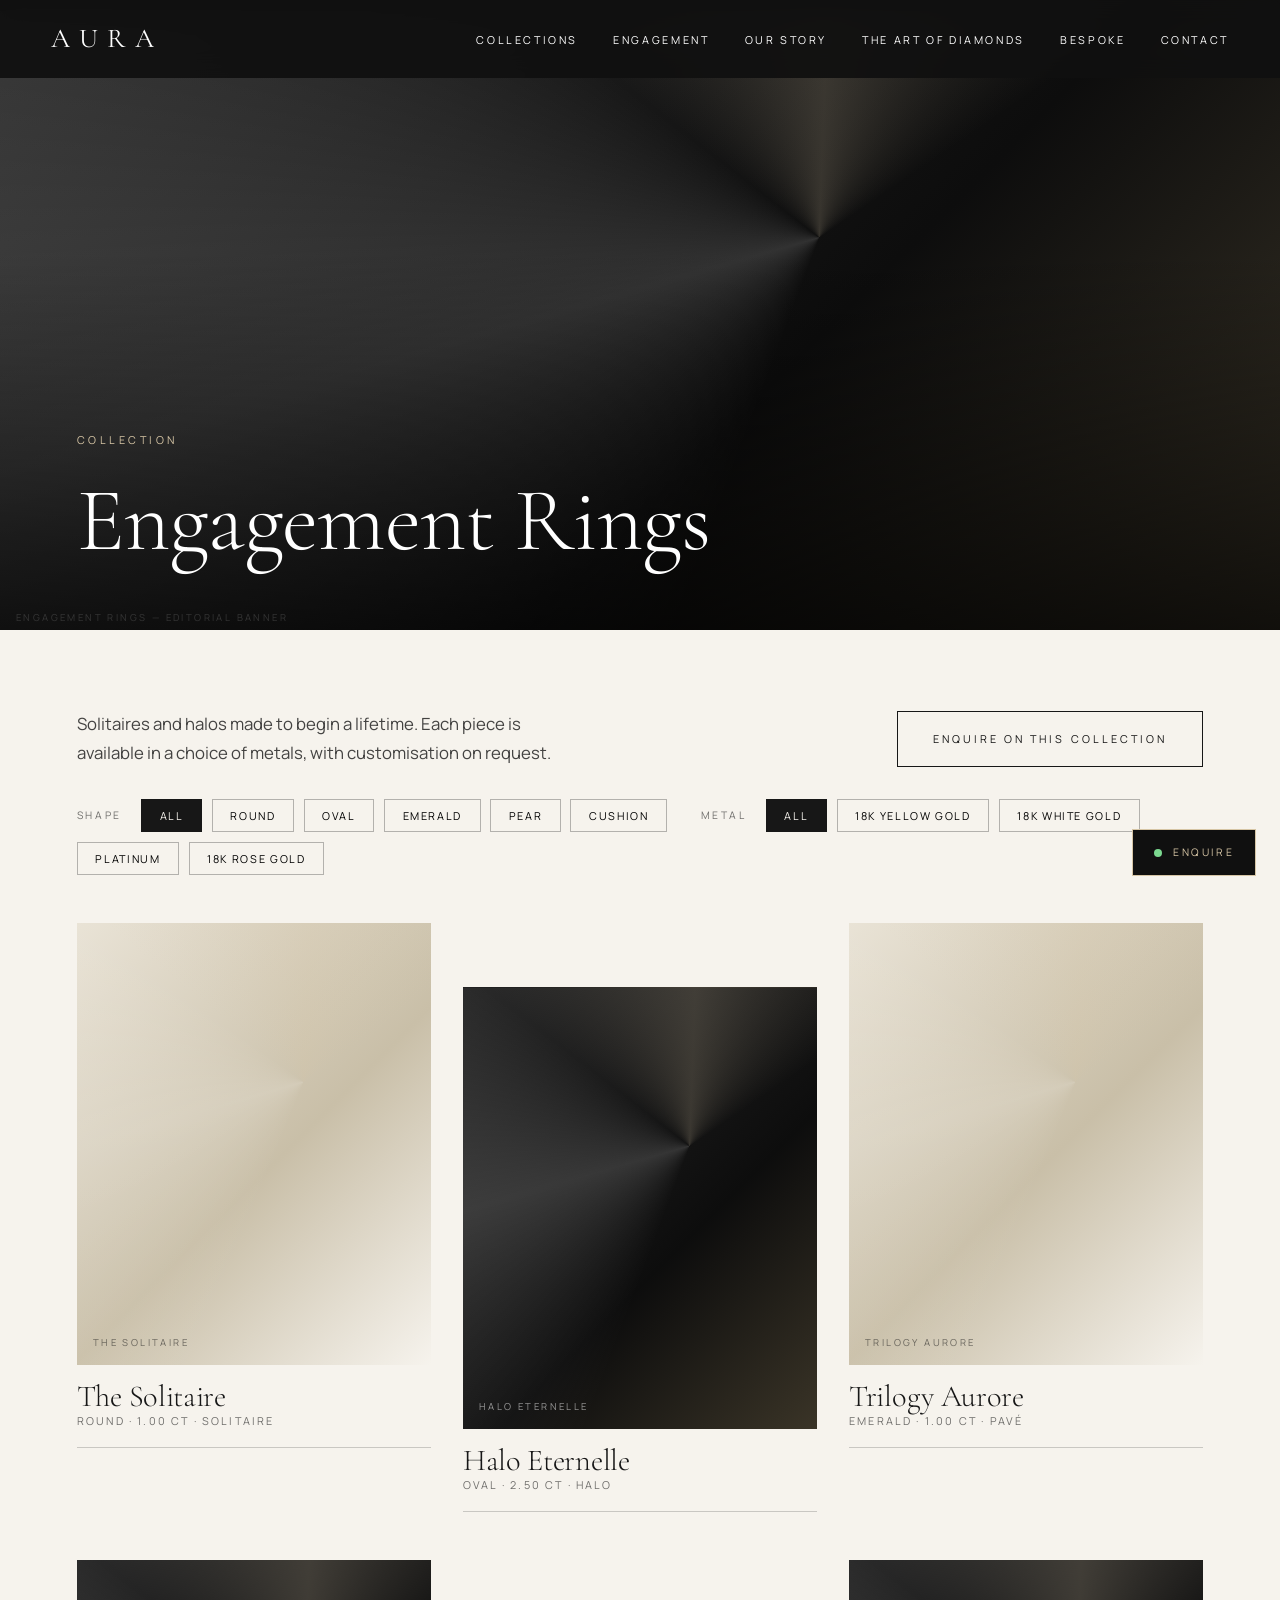
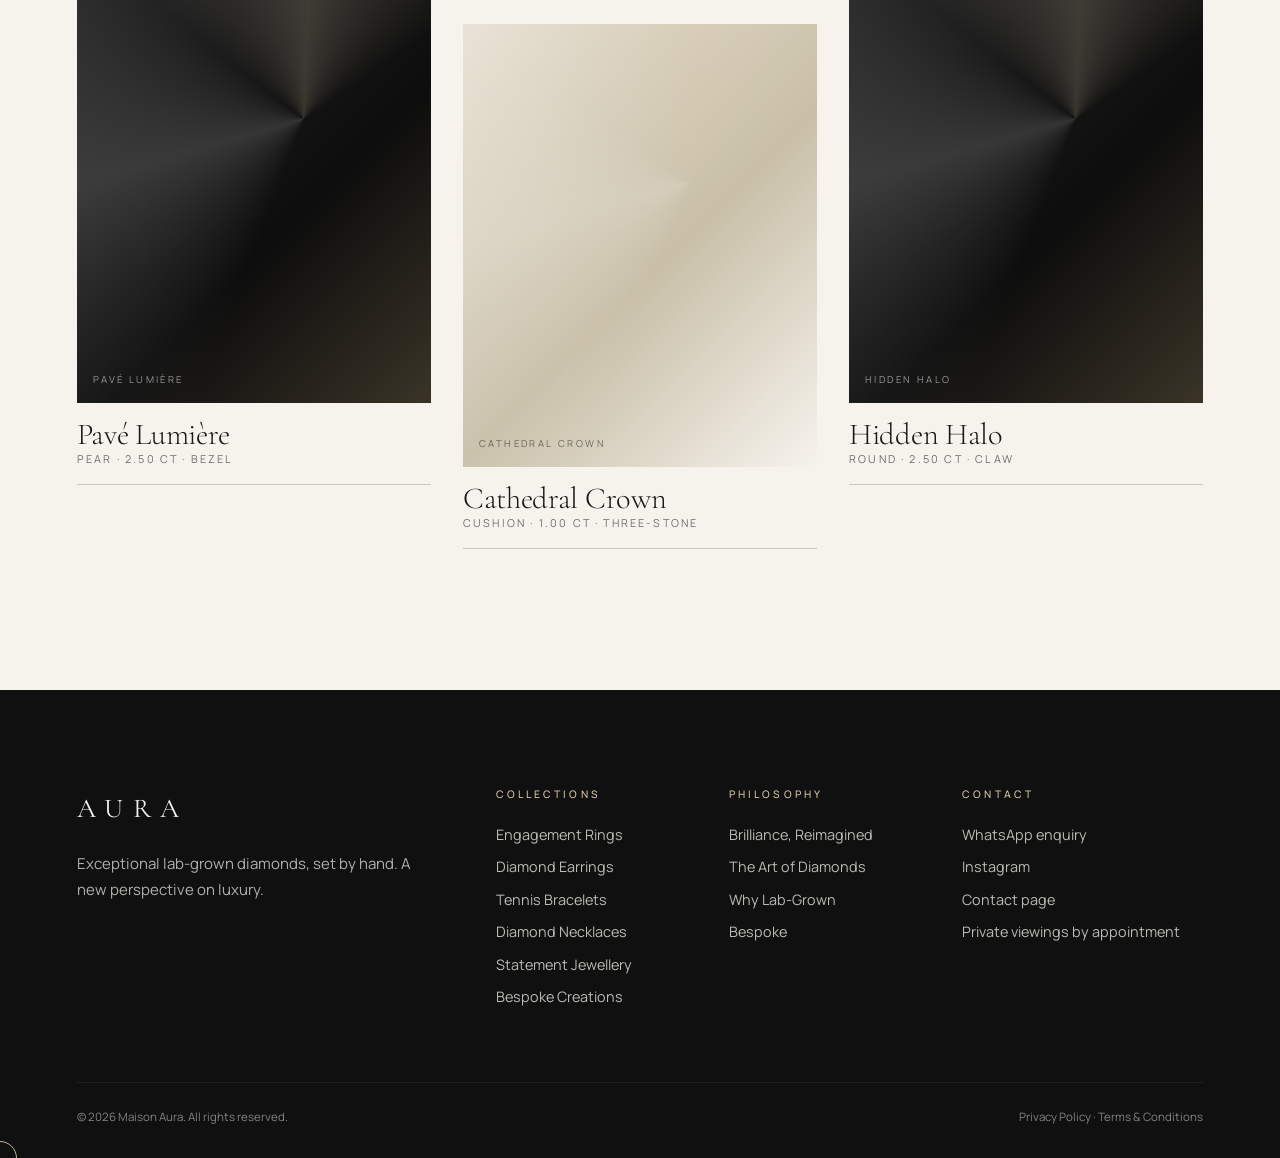
==== collection.html @ 68d170a7 "Rebuild: Maison Aura luxury lab-grown diamond site (WhatsApp enquiry)" ====
<!doctype html><html lang="en"><head><meta charset="utf-8"><meta name="viewport" content="width=device-width,initial-scale=1"><title>Collection — Maison Aura</title><meta name="description" content="Browse the collection and enquire on WhatsApp."><link rel="preconnect" href="https://fonts.googleapis.com"><link rel="preconnect" href="https://fonts.gstatic.com" crossorigin><link href="https://fonts.googleapis.com/css2?family=Cormorant+Garamond:ital,wght@0,300;0,400;1,300;1,400&family=Manrope:wght@300;400;500&display=swap" rel="stylesheet"><link rel="stylesheet" href="css/style.css"></head><body>
<main id="main"><section class="banner dark"><div class="ph par" id="bn" data-label="" data-img=""></div><div class="in wrap"><span class="eyebrow" id="eb"></span><h1 id="tt" style="font-size:clamp(3rem,7vw,6.5rem)"></h1></div></section>
<section class="light pad" style="padding-top:5rem"><div class="wrap"><div class="asym"><p class="lead" id="ds"></p><a class="btn" id="ce" href="#" style="justify-self:end">Enquire on this collection</a></div>
<div class="filters" id="fl"></div><div class="cat" id="ct"></div></div></section></main>
<script src="js/app.js"></script><script>
const c=COLLS.find(x=>x.s===new URLSearchParams(location.search).get("c"))||COLLS[0];document.title=c.n+" — Maison Aura";
$("#bn").dataset.label=c.n+" — editorial banner";$("#eb").textContent="Collection";$("#tt").innerHTML=c.n;$("#ds").textContent=c.d+" Each piece is available in a choice of metals, with customisation on request.";
$("#ce").href=wa(`Hello, I am interested in your ${c.n} collection. I would like to know more about available designs, pricing and customisation options.`);
const F={shape:"All",metal:"All"};const shapes=["All",...new Set(c.p.map(p=>p.shape))],metals=["All",...METALS];
function draw(){$("#fl").innerHTML=`<small>Shape</small>`+shapes.map(s=>`<button class="chip ${F.shape===s?"on":""}" data-k="shape" data-v="${s}">${s}</button>`).join("")+`<small style="margin-left:1.5rem">Metal</small>`+metals.map(s=>`<button class="chip ${F.metal===s?"on":""}" data-k="metal" data-v="${s}">${s}</button>`).join("");
const l=c.p.filter(p=>(F.shape==="All"||p.shape===F.shape)&&(F.metal==="All"||p.metals.includes(F.metal)));
$("#ct").innerHTML=l.length?l.map((p,i)=>`<a class="zoom" href="product.html?c=${c.s}&p=${p.id}"><div class="ph ${i%2?"":"l"}" data-label="${p.n}" data-img=""></div><div class="meta"><h3>${p.n}</h3><span>${p.shape} · ${p.carat} ct · ${p.set}</span></div></a>`).join(""):"<p>No pieces match — please enquire for a bespoke alternative.</p>";
$$(".chip").forEach(b=>b.onclick=()=>{F[b.dataset.k]=b.dataset.v;draw()});$$(".ph[data-img]").forEach(p=>{if(p.dataset.img)p.style.backgroundImage=`url(${p.dataset.img})`})}
draw();
</script></body></html>
---- css/style.css ----
:root{--ivory:#F6F3ED;--champ:#D6C5A5;--char:#171717;--black:#101010;--stone:#D8D3CB;--white:#fff;--serif:'Cormorant Garamond','Bodoni Moda',serif;--sans:'Manrope','Helvetica Neue',sans-serif;--ease:cubic-bezier(.2,.7,.1,1)}
*{box-sizing:border-box;margin:0;padding:0}html{scroll-behavior:smooth}
body{font-family:var(--sans);background:var(--ivory);color:var(--char);line-height:1.7;font-size:15px;-webkit-font-smoothing:antialiased;opacity:0;transition:opacity .6s}
body.on{opacity:1}body.out{opacity:0}
a{color:inherit;text-decoration:none}img{max-width:100%}
.skip{position:absolute;left:-999px}.skip:focus{left:10px;top:10px;background:#fff;padding:8px;z-index:99}
h1,h2,h3{font-family:var(--serif);font-weight:300;line-height:1.02;letter-spacing:-.01em}
h1{font-size:clamp(3rem,8.5vw,8.5rem)}h2{font-size:clamp(2.4rem,5.5vw,5.2rem)}h3{font-size:1.9rem}
em{font-style:italic;color:var(--champ)}.light em{color:#8c7648}
.eyebrow{font-size:.68rem;letter-spacing:.32em;text-transform:uppercase;display:block;margin-bottom:1.6rem;color:var(--champ)}
.light .eyebrow{color:#8c7648}
.wrap{padding:0 clamp(1.4rem,6vw,6rem)}section{position:relative}.pad{padding:clamp(5rem,11vw,10rem) 0}
.dark{background:var(--black);color:var(--ivory)}.light{background:var(--ivory)}.stone{background:var(--stone)}
p.lead{font-size:1.05rem;max-width:34rem;opacity:.8}
/* image placeholders */
.ph{position:relative;overflow:hidden;background:linear-gradient(135deg,#2a2a2a,#0d0d0d 60%,#3a3427);isolation:isolate}
.ph.l{background:linear-gradient(135deg,#e9e3d6,#c9bfa8 55%,#f6f3ed)}
.ph::before{content:"";position:absolute;inset:-20%;background:conic-gradient(from 200deg at 60% 40%,transparent,rgba(255,255,255,.14),transparent 30%,rgba(214,197,165,.2),transparent 60%);transition:transform 1.4s var(--ease);z-index:-1}
.ph::after{content:attr(data-label);position:absolute;left:1rem;bottom:.9rem;font-size:.6rem;letter-spacing:.25em;text-transform:uppercase;opacity:.55;color:#fff}
.ph.l::after{color:#171717}
.ph[style*=url]::after{display:none}.ph{background-size:cover;background-position:center}
.zoom:hover .ph::before,.zoom:hover .ph{transform:scale(1.04)}.ph{transition:transform 1.2s var(--ease)}
.zoom{overflow:hidden;display:block}
/* header */
header{position:fixed;inset:0 0 auto;z-index:50;display:flex;justify-content:space-between;align-items:center;padding:1.6rem clamp(1.4rem,4vw,4rem);color:#fff;transition:all .5s var(--ease)}
header.solid,header.always{background:rgba(16,16,16,.94);backdrop-filter:blur(12px);padding-block:1rem}
.logo{font-family:var(--serif);font-size:1.7rem;letter-spacing:.35em;text-transform:uppercase}
nav ul{display:flex;gap:2.2rem;list-style:none;align-items:center}
nav a,.nl{font-size:.68rem;letter-spacing:.24em;text-transform:uppercase;position:relative;padding:.4rem 0;background:none;border:0;color:inherit;cursor:pointer;font-family:var(--sans)}
nav a::after,.nl::after{content:"";position:absolute;left:0;bottom:0;height:1px;width:100%;background:var(--champ);transform:scaleX(0);transform-origin:left;transition:transform .5s var(--ease)}
nav a:hover::after,.nl:hover::after{transform:scaleX(1)}
.mega{position:fixed;left:0;right:0;top:0;background:var(--black);color:#fff;padding:7rem clamp(1.4rem,4vw,4rem) 3rem;display:grid;grid-template-columns:repeat(6,1fr);gap:1.2rem;opacity:0;visibility:hidden;transform:translateY(-12px);transition:all .5s var(--ease);z-index:-1}
.hasmega:hover .mega,.hasmega:focus-within .mega{opacity:1;visibility:visible;transform:none}
.mega a{text-transform:none;letter-spacing:.05em;font-family:var(--serif);font-size:1.15rem;display:block}.mega .ph{aspect-ratio:3/4;margin-bottom:.8rem}
.burger{display:none;background:none;border:0;color:inherit;font-size:.68rem;letter-spacing:.25em;text-transform:uppercase;cursor:pointer}
.drawer{position:fixed;inset:0;background:var(--black);color:#fff;z-index:60;display:flex;flex-direction:column;justify-content:center;padding:2rem;gap:.4rem;transform:translateY(-100%);transition:transform .7s var(--ease)}
.drawer.open{transform:none}.drawer a{font-family:var(--serif);font-size:2.4rem;font-weight:300}.drawer .x{position:absolute;top:1.6rem;right:1.6rem;background:none;border:0;color:#fff;font-size:.7rem;letter-spacing:.25em;text-transform:uppercase}
/* buttons */
.btn{display:inline-block;font-size:.68rem;letter-spacing:.28em;text-transform:uppercase;padding:1.1rem 2.2rem;border:1px solid currentColor;transition:all .5s var(--ease);cursor:pointer;background:none;color:inherit;font-family:var(--sans)}
.btn:hover{background:var(--champ);border-color:var(--champ);color:var(--black)}.btn.fill{background:var(--champ);border-color:var(--champ);color:var(--black)}.btn.fill:hover{background:#fff;border-color:#fff}
.arrow{font-size:.68rem;letter-spacing:.28em;text-transform:uppercase;border-bottom:1px solid var(--champ);padding-bottom:.3rem}
/* hero */
.hero{height:100vh;min-height:620px;color:#fff;display:flex;align-items:flex-end;overflow:hidden}
.hero .ph{position:absolute;inset:-8% 0;height:116%}.hero::after{content:"";position:absolute;inset:0;background:linear-gradient(to top,rgba(0,0,0,.65),transparent 55%)}
.hero .in{position:relative;z-index:2;padding-bottom:7rem;width:100%}
.hero h1 span{display:block;overflow:hidden}.hero h1 span i{display:block;font-style:normal;transform:translateY(110%);animation:up 1.4s var(--ease) forwards}
.hero h1 span:nth-child(2) i{animation-delay:.15s}.hero h1 span:nth-child(3) i{animation-delay:.3s}
@keyframes up{to{transform:none}}
.hero .sub{max-width:28rem;margin:2rem 0;opacity:0;animation:fade 1.2s .9s forwards}.hero .ctas{display:flex;gap:1.2rem;flex-wrap:wrap;opacity:0;animation:fade 1.2s 1.1s forwards}
@keyframes fade{to{opacity:1}}
.scroll{position:absolute;right:clamp(1.4rem,4vw,4rem);bottom:3rem;z-index:2;width:1px;height:70px;background:rgba(255,255,255,.3);overflow:hidden}.scroll::after{content:"";position:absolute;top:-100%;width:1px;height:100%;background:#fff;animation:sc 2.2s infinite}
@keyframes sc{to{top:100%}}
/* layouts */
.split{display:grid;grid-template-columns:1fr 1fr;gap:clamp(2rem,7vw,7rem);align-items:center}
.asym{display:grid;grid-template-columns:5fr 6fr;gap:5vw;align-items:end}
.coll{display:grid;grid-template-columns:repeat(12,1fr);gap:clamp(1rem,2vw,2rem);align-items:start}
.coll a{display:block}.coll .cap{padding-top:1rem;display:flex;justify-content:space-between;gap:1rem;align-items:baseline}
.coll .cap p{font-size:.82rem;opacity:.65;max-width:20rem}
.c1{grid-column:1/8}.c1 .ph{aspect-ratio:4/3}.c2{grid-column:9/13;margin-top:8rem}.c2 .ph{aspect-ratio:3/4}
.c3{grid-column:2/6}.c3 .ph{aspect-ratio:1}.c4{grid-column:7/13;margin-top:-4rem}.c4 .ph{aspect-ratio:16/10}
.c5{grid-column:1/6}.c5 .ph{aspect-ratio:3/4}.c6{grid-column:7/13;margin-top:6rem}.c6 .ph{aspect-ratio:5/4}
.big{font-family:var(--serif);font-size:clamp(5rem,16vw,15rem);font-weight:300;opacity:.08;line-height:.8;position:absolute;right:2vw;top:2rem;pointer-events:none}
.facets{display:grid;grid-template-columns:repeat(4,1fr);gap:1rem;margin-top:4rem}.facets .ph:nth-child(1){aspect-ratio:3/5}.facets .ph:nth-child(2){aspect-ratio:1;margin-top:4rem}.facets .ph:nth-child(3){aspect-ratio:3/5;margin-top:2rem}.facets .ph:nth-child(4){aspect-ratio:1;margin-top:6rem}
.pts{list-style:none;margin-top:3rem}.pts li{display:grid;grid-template-columns:4rem 1fr;padding:1.6rem 0;border-top:1px solid rgba(23,23,23,.2)}.pts b{font-family:var(--serif);font-size:1.5rem;font-weight:300;color:#8c7648}.pts h3{font-size:1.5rem;margin-bottom:.3rem}.pts p{opacity:.75;max-width:34rem}
.full{height:90vh;min-height:520px;color:#fff;display:flex;align-items:center}.full .ph{position:absolute;inset:-10% 0;height:120%}.full::after{content:"";position:absolute;inset:0;background:rgba(0,0,0,.45)}.full .in{position:relative;z-index:2;max-width:48rem}
.stats{display:flex;gap:4rem;margin-top:3rem;flex-wrap:wrap}.stats b{display:block;font-family:var(--serif);font-size:3.2rem;font-weight:300;color:var(--champ)}.stats span{font-size:.68rem;letter-spacing:.2em;text-transform:uppercase;opacity:.7}
/* catalogue */
.banner{height:70vh;min-height:460px;color:#fff;display:flex;align-items:flex-end}.banner .ph{position:absolute;inset:0}.banner::after{content:"";position:absolute;inset:0;background:linear-gradient(to top,rgba(0,0,0,.7),transparent 60%)}.banner .in{position:relative;z-index:2;padding-bottom:4rem}
.filters{display:flex;gap:.6rem;flex-wrap:wrap;margin:2rem 0 3rem;align-items:center}.filters small{font-size:.65rem;letter-spacing:.25em;text-transform:uppercase;margin-right:.6rem;opacity:.6}
.chip{border:1px solid rgba(23,23,23,.3);background:none;padding:.5rem 1.1rem;font-size:.68rem;letter-spacing:.15em;text-transform:uppercase;cursor:pointer;font-family:var(--sans);transition:.3s}.chip.on,.chip:hover{background:var(--char);color:var(--ivory)}
.cat{display:grid;grid-template-columns:repeat(3,1fr);gap:3rem 2rem}.cat a:nth-child(3n+2){margin-top:4rem}.cat .ph{aspect-ratio:4/5}.cat .meta{padding-top:1rem;border-bottom:1px solid rgba(23,23,23,.2);padding-bottom:1rem}.cat .meta span{font-size:.68rem;letter-spacing:.2em;text-transform:uppercase;opacity:.6;display:block}
.pd{display:grid;grid-template-columns:7fr 5fr;gap:4rem;padding-top:8rem}.gal{display:grid;grid-template-columns:1fr 1fr;gap:1rem}.gal .ph:first-child{grid-column:1/3;aspect-ratio:1}.gal .ph{aspect-ratio:1}
.info{position:sticky;top:6rem;align-self:start}.info h1{font-size:clamp(2.4rem,4vw,4rem);margin-bottom:1rem}.spec{margin:2rem 0;border-top:1px solid rgba(23,23,23,.2)}.spec div{display:flex;justify-content:space-between;padding:.8rem 0;border-bottom:1px solid rgba(23,23,23,.2);font-size:.85rem}.spec span{opacity:.6;text-transform:uppercase;letter-spacing:.15em;font-size:.68rem}
.opts{margin:1.2rem 0}.opts small{display:block;font-size:.65rem;letter-spacing:.25em;text-transform:uppercase;margin-bottom:.5rem;opacity:.6}.opts .chip{margin:0 .4rem .4rem 0}
.info .btn{display:block;text-align:center;margin-top:.8rem}.info .btn.fill{background:var(--char);color:var(--ivory);border-color:var(--char)}.info .btn.fill:hover{background:#8c7648;border-color:#8c7648}
form label{display:block;font-size:.65rem;letter-spacing:.25em;text-transform:uppercase;margin:1.4rem 0 .4rem;opacity:.7}form input,form select,form textarea{width:100%;background:none;border:0;border-bottom:1px solid currentColor;padding:.7rem 0;font:inherit;color:inherit;outline:none}form select option{color:#000}
/* footer */
footer{background:var(--black);color:var(--ivory);padding:6rem 0 2rem}footer .grid{display:grid;grid-template-columns:2fr 1fr 1fr 1.3fr;gap:3rem}footer h4{font-size:.65rem;letter-spacing:.3em;text-transform:uppercase;color:var(--champ);margin-bottom:1.2rem;font-weight:500}footer li{list-style:none;margin-bottom:.5rem;opacity:.75;font-size:.9rem}footer li a:hover{color:var(--champ)}.legal{margin-top:4rem;padding-top:1.5rem;border-top:1px solid rgba(255,255,255,.12);font-size:.72rem;opacity:.5;display:flex;justify-content:space-between;flex-wrap:wrap;gap:1rem}
.wa{position:fixed;right:1.5rem;bottom:1.5rem;z-index:40;display:flex;align-items:center;gap:.7rem;background:var(--black);color:var(--champ);border:1px solid var(--champ);padding:.85rem 1.3rem;font-size:.65rem;letter-spacing:.25em;text-transform:uppercase;transition:.4s var(--ease)}.wa:hover{background:var(--champ);color:var(--black)}.wa i{width:8px;height:8px;border-radius:50%;background:#7bd88f;animation:pulse 2s infinite}
@keyframes pulse{50%{opacity:.3}}
.cur{position:fixed;width:34px;height:34px;border:1px solid var(--champ);border-radius:50%;pointer-events:none;z-index:99;transform:translate(-50%,-50%);transition:width .3s,height .3s,background .3s;mix-blend-mode:difference}.cur.h{width:70px;height:70px;background:rgba(214,197,165,.2)}
.rv{opacity:0;transform:translateY(40px);transition:opacity 1.2s var(--ease),transform 1.2s var(--ease)}.rv.in{opacity:1;transform:none}
:focus-visible{outline:2px solid var(--champ);outline-offset:3px}
@media(max-width:900px){nav ul{display:none}.burger{display:block}.split,.asym,.pd,footer .grid{grid-template-columns:1fr}.coll>*{grid-column:1/-1!important;margin-top:1rem!important}.cat{grid-template-columns:1fr 1fr}.cat a{margin-top:0!important}.facets{grid-template-columns:1fr 1fr}.info{position:static}.pd{gap:2rem}.cur{display:none}.wa span{display:none}}
@media(max-width:520px){.cat{grid-template-columns:1fr}}
@media(prefers-reduced-motion:reduce){*{animation:none!important;transition:none!important}.rv{opacity:1;transform:none}.hero h1 span i{transform:none}.hero .sub,.hero .ctas{opacity:1}}
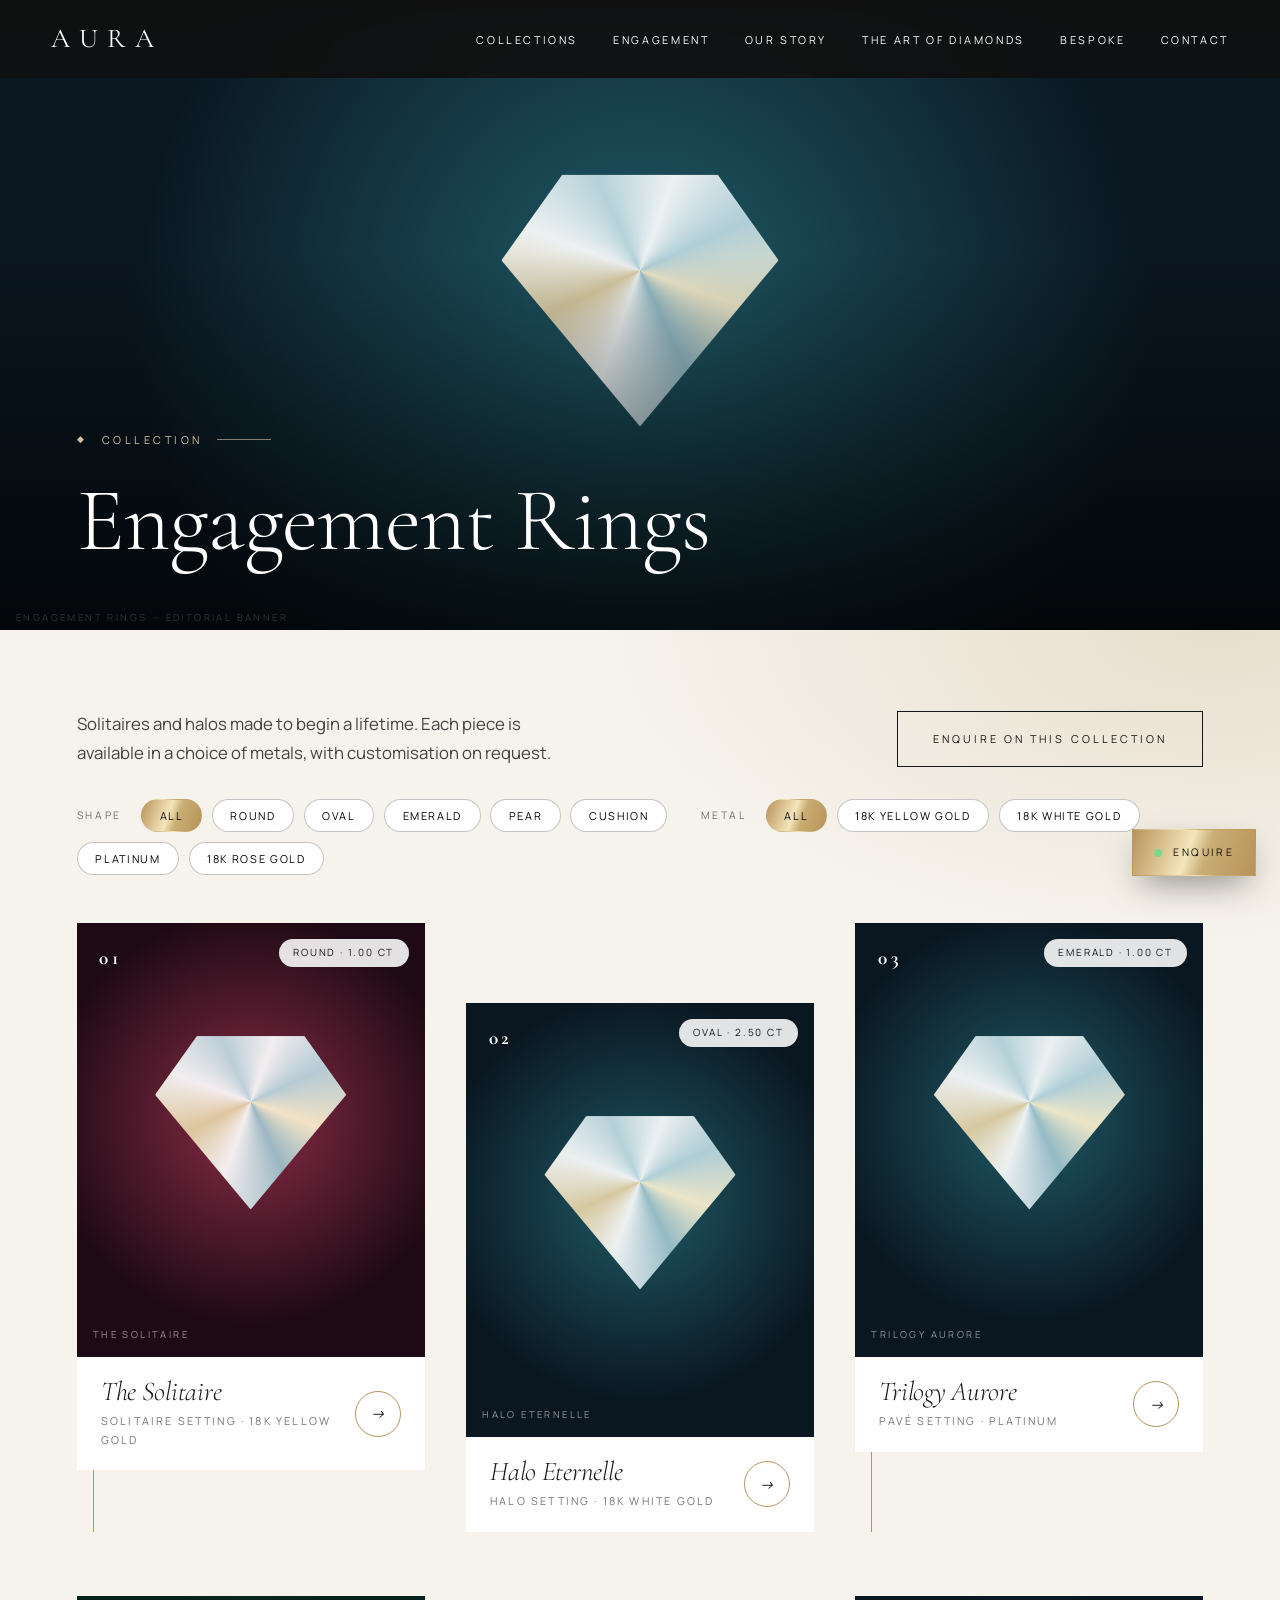
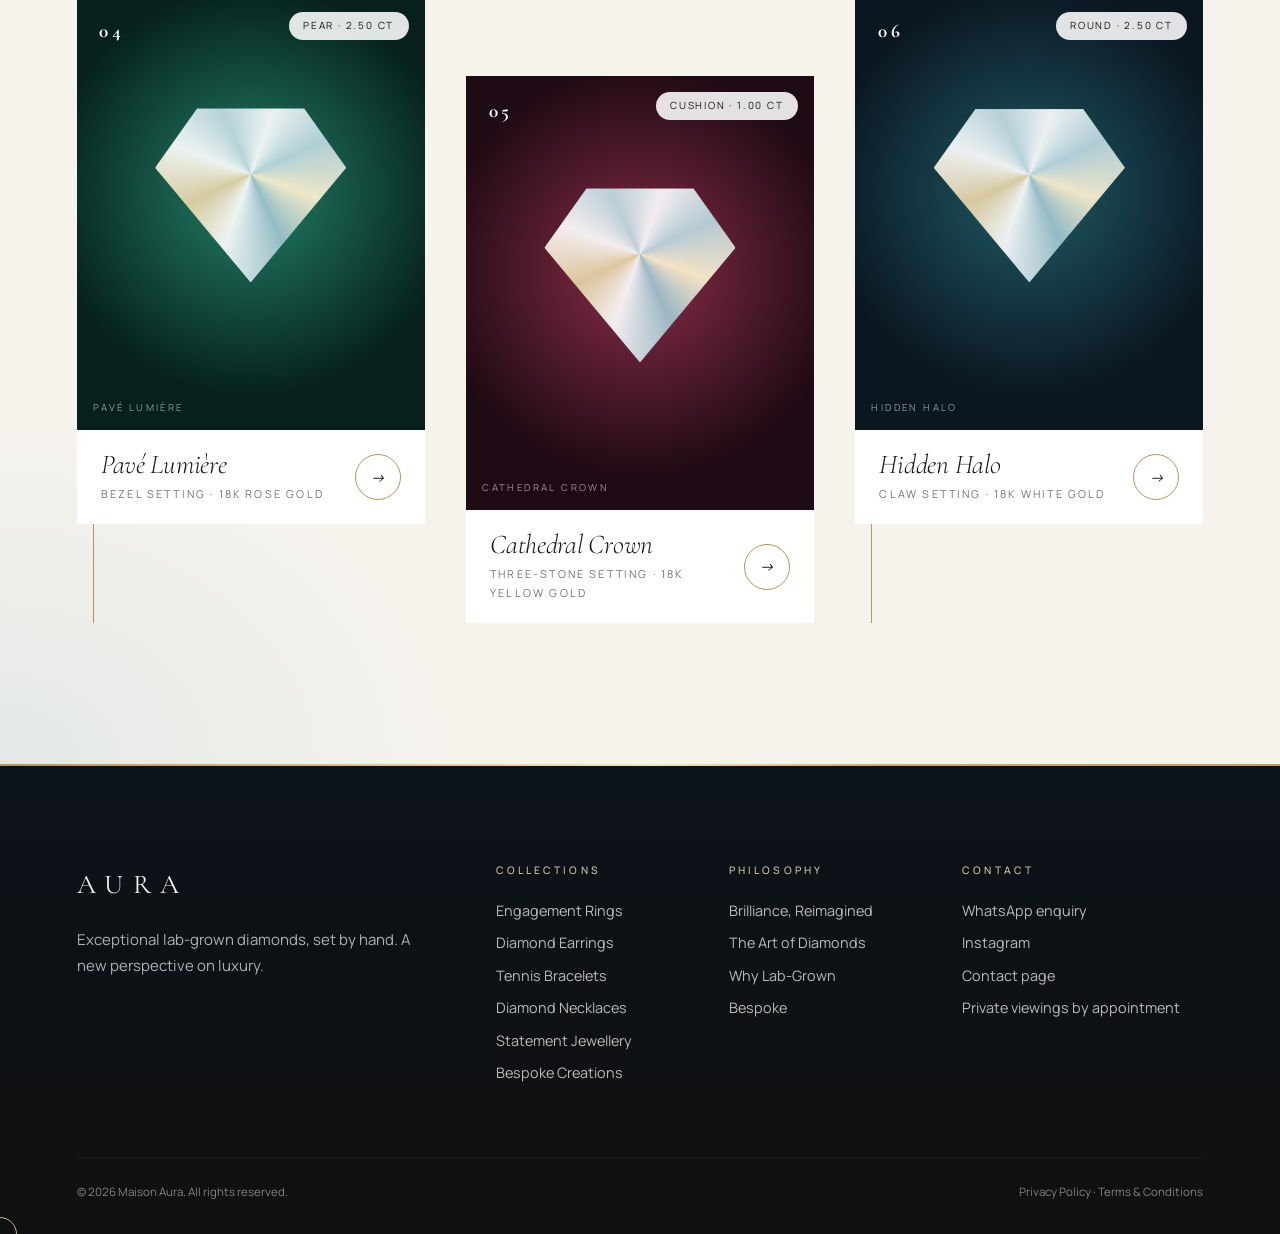
==== commit e93dddec: "Vivid redesign: gem artwork, rich palettes, overlay tiles, framed product cards, shimmer headlines, " ====
--- a/collection.html
+++ b/collection.html
@@ -4,12 +4,12 @@
 <div class="filters" id="fl"></div><div class="cat" id="ct"></div></div></section></main>
 <script src="js/app.js"></script><script>
 const c=COLLS.find(x=>x.s===new URLSearchParams(location.search).get("c"))||COLLS[0];document.title=c.n+" — Maison Aura";
-$("#bn").dataset.label=c.n+" — editorial banner";$("#eb").textContent="Collection";$("#tt").innerHTML=c.n;$("#ds").textContent=c.d+" Each piece is available in a choice of metals, with customisation on request.";
+$("#bn").classList.add("t"+[0,1,4,5,0,1][COLLS.indexOf(c)]);$("#bn").dataset.label=c.n+" — editorial banner";$("#eb").textContent="Collection";$("#tt").innerHTML=c.n;$("#ds").textContent=c.d+" Each piece is available in a choice of metals, with customisation on request.";
 $("#ce").href=wa(`Hello, I am interested in your ${c.n} collection. I would like to know more about available designs, pricing and customisation options.`);
 const F={shape:"All",metal:"All"};const shapes=["All",...new Set(c.p.map(p=>p.shape))],metals=["All",...METALS];
 function draw(){$("#fl").innerHTML=`<small>Shape</small>`+shapes.map(s=>`<button class="chip ${F.shape===s?"on":""}" data-k="shape" data-v="${s}">${s}</button>`).join("")+`<small style="margin-left:1.5rem">Metal</small>`+metals.map(s=>`<button class="chip ${F.metal===s?"on":""}" data-k="metal" data-v="${s}">${s}</button>`).join("");
 const l=c.p.filter(p=>(F.shape==="All"||p.shape===F.shape)&&(F.metal==="All"||p.metals.includes(F.metal)));
-$("#ct").innerHTML=l.length?l.map((p,i)=>`<a class="zoom" href="product.html?c=${c.s}&p=${p.id}"><div class="ph ${i%2?"":"l"}" data-label="${p.n}" data-img=""></div><div class="meta"><h3>${p.n}</h3><span>${p.shape} · ${p.carat} ct · ${p.set}</span></div></a>`).join(""):"<p>No pieces match — please enquire for a bespoke alternative.</p>";
-$$(".chip").forEach(b=>b.onclick=()=>{F[b.dataset.k]=b.dataset.v;draw()});$$(".ph[data-img]").forEach(p=>{if(p.dataset.img)p.style.backgroundImage=`url(${p.dataset.img})`})}
+$("#ct").innerHTML=l.length?l.map((p,i)=>`<a class="zoom pcw" href="product.html?c=${c.s}&p=${p.id}"><div class="ph"${i%3==1?' ':''} data-label="${p.n}" data-img=""><b class="no">0${i+1}</b><span class="tag">${p.shape} · ${p.carat} ct</span></div><div class="meta"><h3>${p.n}</h3><span>${p.set} setting · ${p.metals[0]}</span><i class="go" aria-hidden="true">→</i></div></a>`).join(""):"<p>No pieces match — please enquire for a bespoke alternative.</p>";
+$$(".chip").forEach(b=>b.onclick=()=>{F[b.dataset.k]=b.dataset.v;draw()});$$(".ph[data-img]").forEach(p=>{if(p.dataset.img)p.style.backgroundImage=`url(${p.dataset.img})`});tint()}
 draw();
 </script></body></html>
--- a/css/style.css
+++ b/css/style.css
@@ -84,3 +84,57 @@
 @media(max-width:900px){nav ul{display:none}.burger{display:block}.split,.asym,.pd,footer .grid{grid-template-columns:1fr}.coll>*{grid-column:1/-1!important;margin-top:1rem!important}.cat{grid-template-columns:1fr 1fr}.cat a{margin-top:0!important}.facets{grid-template-columns:1fr 1fr}.info{position:static}.pd{gap:2rem}.cur{display:none}.wa span{display:none}}
 @media(max-width:520px){.cat{grid-template-columns:1fr}}
 @media(prefers-reduced-motion:reduce){*{animation:none!important;transition:none!important}.rv{opacity:1;transform:none}.hero h1 span i{transform:none}.hero .sub,.hero .ctas{opacity:1}}
+
+/* ===== v2 — vivid luxury layer ===== */
+:root{--gold:#B8935A;--ice:#BFD4DA;--wine:#2a0f1a;--navy:#0b1219;--goldg:linear-gradient(110deg,#b8935a,#f4e5bb 45%,#c9ad72 60%,#b8935a)}
+body{background:#F6F3ED}
+.light{background:radial-gradient(55rem 28rem at 95% 0,rgba(214,197,165,.45),transparent 70%),radial-gradient(40rem 30rem at 0 100%,rgba(191,212,218,.35),transparent 70%),var(--ivory)}
+.stone{background:linear-gradient(160deg,#efe3c8,#d6c5a5 50%,#eadfc6)}
+#art{background:radial-gradient(48rem 30rem at 10% 15%,rgba(46,120,132,.5),transparent 70%),radial-gradient(40rem 30rem at 95% 90%,rgba(214,197,165,.22),transparent 70%),var(--navy)}
+#bespoke{background:radial-gradient(45rem 32rem at 90% 10%,rgba(160,45,75,.55),transparent 70%),radial-gradient(35rem 25rem at 0 100%,rgba(214,197,165,.18),transparent 70%),#1a0a10}
+footer{background:linear-gradient(#0b1219,#101010);border-top:2px solid transparent;border-image:var(--goldg) 1}
+h1 em,h2 em{background:var(--goldg);background-size:220% 100%;-webkit-background-clip:text;background-clip:text;color:transparent;animation:shine 7s linear infinite;padding-right:.08em}
+@keyframes shine{to{background-position:-220% 0}}
+.eyebrow{display:flex;align-items:center;gap:.9rem;color:var(--gold)}.dark .eyebrow,.hero .eyebrow,.banner .eyebrow,.full .eyebrow{color:var(--champ)}
+.eyebrow::before{content:"◆";font-size:.55rem}.eyebrow::after{content:"";width:3.4rem;height:1px;background:currentColor;opacity:.6}
+.big{opacity:1;color:transparent;-webkit-text-stroke:1px rgba(214,197,165,.28)}
+/* gem placeholders */
+.ph{background:radial-gradient(circle at 50% 45%,var(--g2,#1d4a55),var(--g1,#0d1b24) 70%);animation:none}
+.ph::before{content:"";position:absolute;inset:auto;left:50%;top:46%;height:40%;aspect-ratio:1.1;width:auto;transform:translate(-50%,-50%);clip-path:polygon(22% 0,78% 0,100% 34%,50% 100%,0 34%);background:conic-gradient(from 20deg at 50% 38%,#fff,#bcd9e2,#fff3d2,#9ec4cf,#fff,#e6d3a6,#fff,#c3dde5,#fff);opacity:.92;z-index:-1;animation:glint 5s ease-in-out infinite;transition:transform 1.2s var(--ease)}
+.ph[style*=url]::before{display:none}
+@keyframes glint{50%{filter:brightness(1.3) saturate(1.3)}}
+.zoom:hover .ph::before{transform:translate(-50%,-50%) scale(1.14) rotate(5deg)}.zoom:hover .ph{transform:none}
+.t0{--g1:#0a1620;--g2:#1f5a66}.t1{--g1:#1e0a14;--g2:#8a2c47}.t2{--g1:#cdb27a;--g2:#f6ead0}.t3{--g1:#8fb3bf;--g2:#eaf3f5}.t4{--g1:#06201b;--g2:#238068}.t5{--g1:#2c1808;--g2:#d09a4a}
+.t2::after,.t3::after{color:#171717}.t2::before,.t3::before{opacity:1;background:conic-gradient(from 20deg at 50% 38%,#fff,#8fb3bf,#fff7dc,#6f99a6,#fff,#d6c5a5,#fff)}
+/* buttons */
+.btn{position:relative;overflow:hidden}.btn.fill,.btn.ink:hover{background:var(--goldg);background-size:220% 100%;border-color:transparent;color:#101010;box-shadow:0 14px 34px -14px rgba(184,147,90,.8)}
+.btn.fill:hover{background-position:100% 0;transform:translateY(-3px);background-color:transparent}
+.btn.ink{background:#171717;color:#F6F3ED;border-color:#171717}.btn.ink:hover{transform:translateY(-3px)}
+.btn:not(.fill):not(.ink):hover{background:var(--champ);color:#101010}
+.info .btn.fill{background:var(--goldg);background-size:220% 100%;color:#101010;border-color:transparent}.info .btn.fill:hover{background-position:100% 0}
+.chip{border-radius:99px;border-color:rgba(23,23,23,.25);background:#fff}.chip.on,.chip:hover{background:var(--goldg);color:#101010;border-color:transparent}
+/* marquee */
+.mq{background:#101010;color:var(--champ);overflow:hidden;white-space:nowrap;padding:1.2rem 0;border-block:1px solid rgba(214,197,165,.35)}.mq div{display:inline-block;animation:mq 38s linear infinite}.mq span{font-family:var(--serif);font-size:1.7rem;font-style:italic;margin:0 1.6rem}.mq b{color:var(--gold);font-size:.7rem}
+@keyframes mq{to{transform:translateX(-50%)}}
+.sp{position:absolute;color:#fff;pointer-events:none;z-index:2;animation:tw 3.5s ease-in-out infinite;opacity:0}@keyframes tw{50%{opacity:.95;transform:scale(1.6) rotate(45deg)}}
+/* home collection tiles */
+.ct{position:relative;display:block}.ct .ph{box-shadow:0 30px 60px -30px rgba(0,0,0,.5)}.ct .ph::after{display:none}
+.no{position:absolute;top:1.2rem;left:1.4rem;font-family:var(--serif);font-size:1.2rem;letter-spacing:.2em;color:#fff;z-index:2}
+.ov{position:absolute;inset:auto 0 0 0;padding:4rem 1.6rem 1.6rem;background:linear-gradient(to top,rgba(0,0,0,.8),transparent);color:#fff;z-index:2;transition:padding .6s var(--ease)}
+.ov h3{font-size:clamp(2rem,3.6vw,3.4rem);font-style:italic}.ov p{font-size:.85rem;opacity:.85;max-width:20rem}.ct:hover .ov{padding-bottom:2.4rem}
+.orb{position:absolute;top:1.1rem;right:1.1rem;z-index:3;width:92px;height:92px;border-radius:50%;background:var(--goldg);color:#101010;display:grid;place-items:center;font-size:.58rem;letter-spacing:.2em;text-transform:uppercase;transform:scale(.4) rotate(-40deg);opacity:0;transition:all .7s var(--ease)}.ct:hover .orb{transform:none;opacity:1}
+/* catalogue cards */
+.cat{gap:4rem 2.6rem}.pcw{position:relative;display:block}.pcw::before{content:"";position:absolute;inset:16px -16px -16px 16px;border:1px solid var(--gold);transition:inset .6s var(--ease);z-index:0}.pcw:hover::before{inset:0}
+.pcw .ph{aspect-ratio:4/5;position:relative;z-index:1}.pcw:hover .ph{box-shadow:0 30px 50px -25px rgba(0,0,0,.5)}
+.tag{position:absolute;right:1rem;top:1rem;z-index:2;background:rgba(255,255,255,.88);color:#171717;backdrop-filter:blur(6px);border-radius:99px;padding:.35rem .9rem;font-size:.62rem;letter-spacing:.18em;text-transform:uppercase}
+.cat .pcw .meta{position:relative;z-index:1;background:#fff;padding:1.3rem 1.5rem;border:0;display:grid;grid-template-columns:1fr auto;gap:.4rem 1rem;align-items:center}
+.pcw h3{font-style:italic;font-size:1.7rem}.pcw .meta span{grid-column:1}.go{grid-row:1/3;grid-column:2;width:46px;height:46px;border-radius:50%;border:1px solid var(--gold);display:grid;place-items:center;transition:all .5s var(--ease)}.pcw:hover .go{background:var(--goldg);transform:rotate(-45deg)}
+.cat a:nth-child(3n+2){margin-top:5rem}
+/* lists, product page */
+.pts li{transition:all .5s var(--ease);padding-inline:0}.pts li:hover{background:linear-gradient(90deg,rgba(214,197,165,.5),transparent);padding-inline:1.2rem}.pts b{font-size:2.8rem;line-height:1;color:transparent;-webkit-text-stroke:1px var(--gold)}
+.stats b{background:var(--goldg);-webkit-background-clip:text;background-clip:text;color:transparent}
+.info{background:#fff;padding:2.4rem;box-shadow:0 40px 80px -40px rgba(0,0,0,.35);border-top:3px solid var(--gold)}
+.facets .ph,.gal .ph{box-shadow:0 30px 60px -30px rgba(0,0,0,.6)}
+.hero::after{background:linear-gradient(to top,rgba(0,0,0,.7),transparent 60%),radial-gradient(40rem 25rem at 80% 30%,rgba(214,197,165,.18),transparent)}
+.wa{background:var(--goldg);color:#101010;border-color:transparent;box-shadow:0 14px 34px -10px rgba(0,0,0,.5)}.wa:hover{background:#fff}
+@media(max-width:900px){.pcw::before{inset:10px -8px -10px 8px}.orb{opacity:1;transform:none;width:70px;height:70px}}
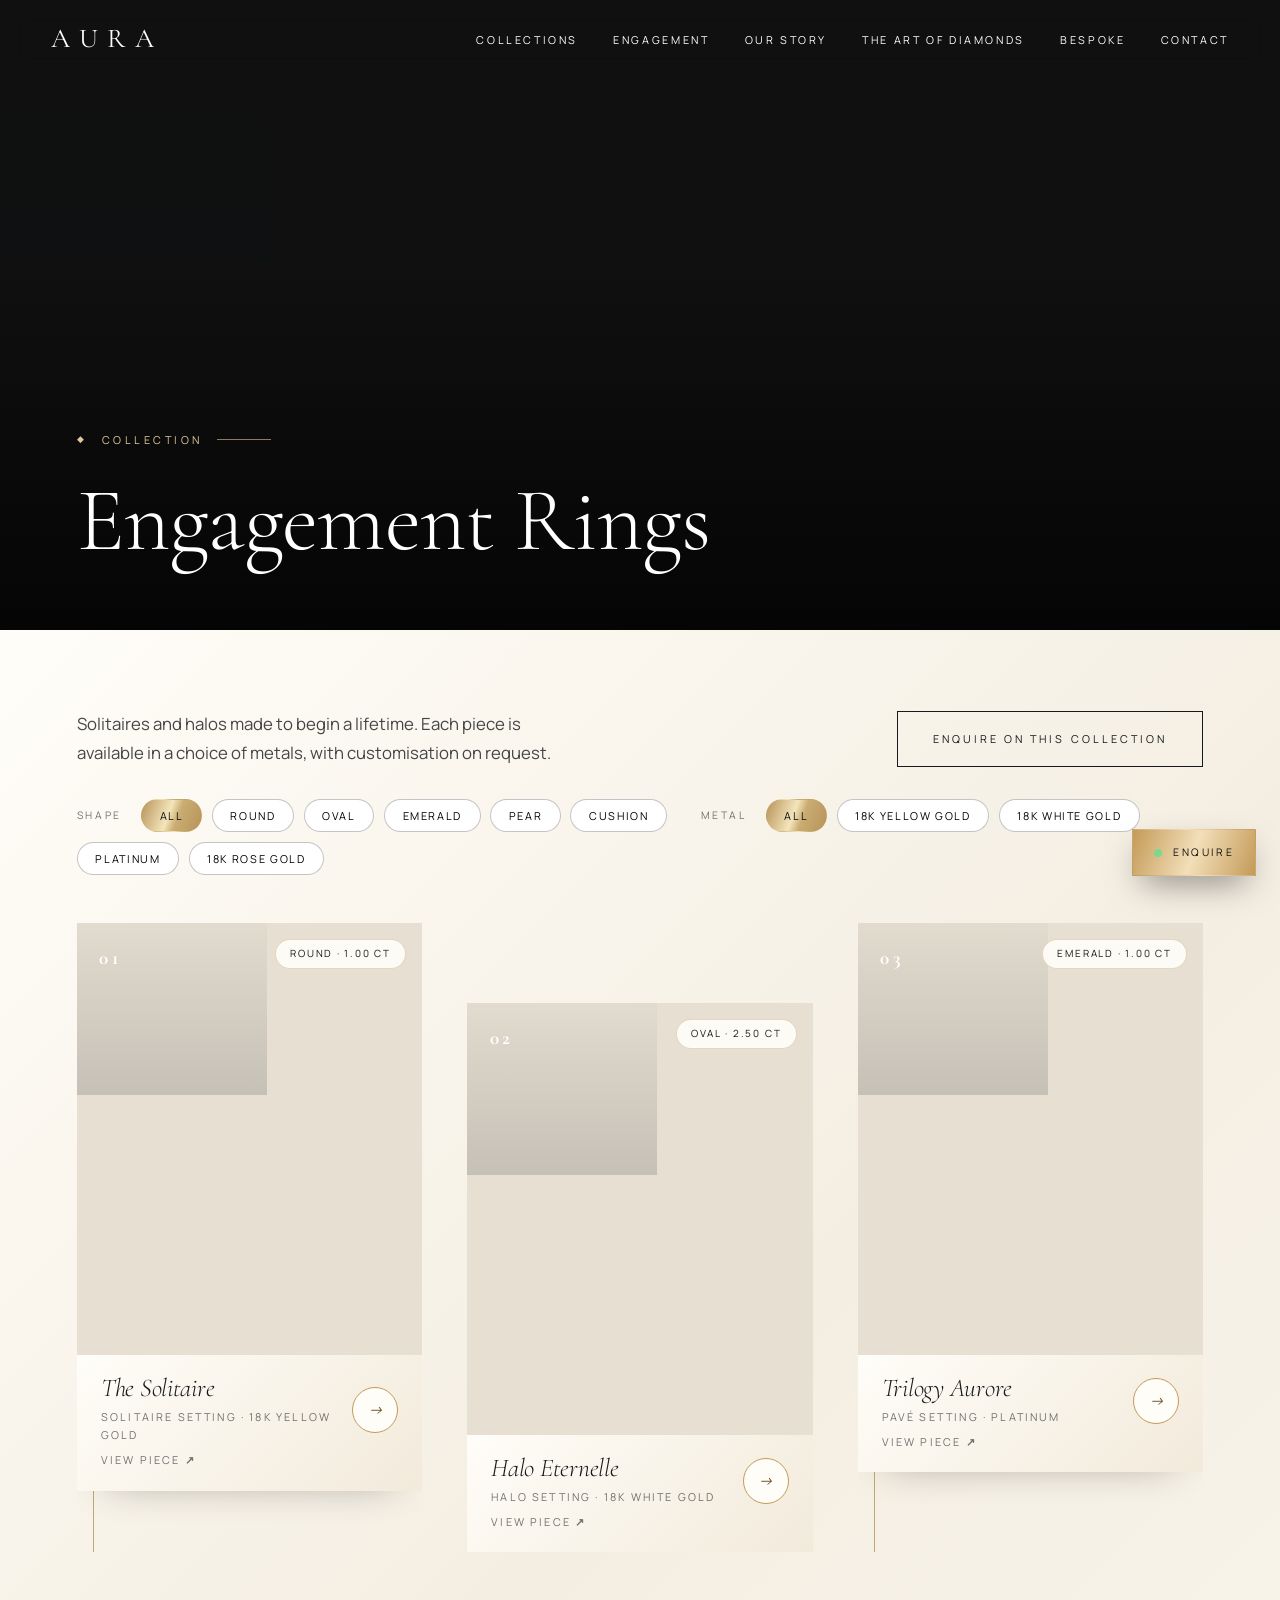
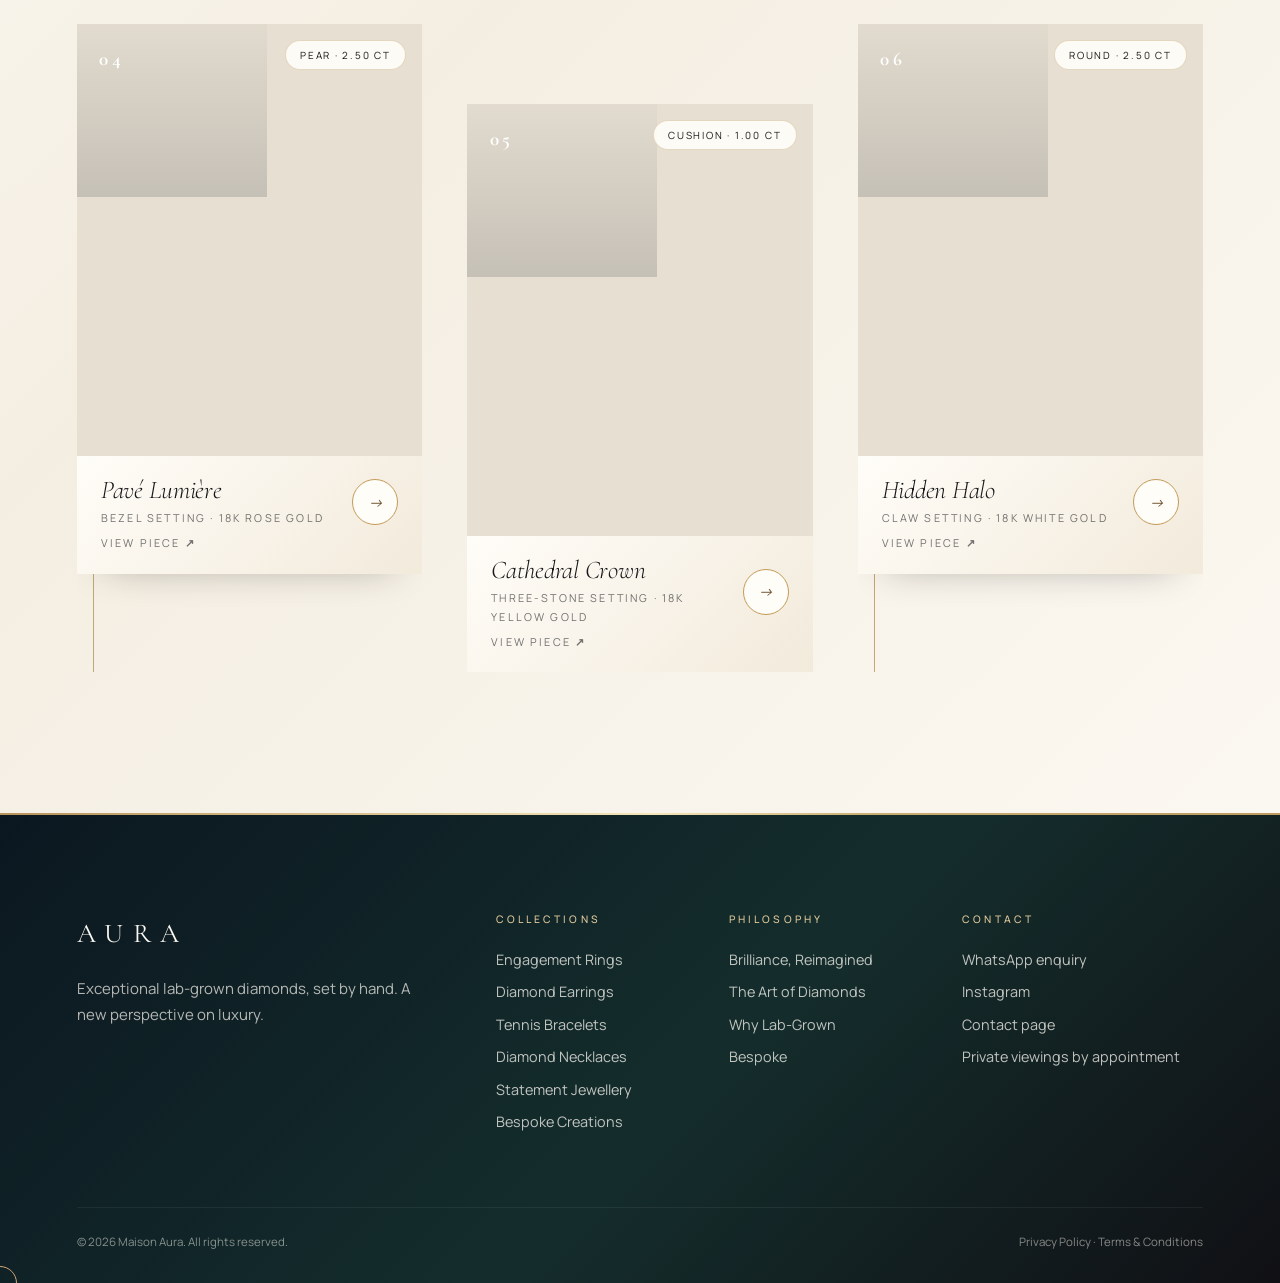
==== commit e6074c84: "Add clear view-piece CTA to collection product cards" ====
--- a/collection.html
+++ b/collection.html
@@ -9,7 +9,7 @@
 const F={shape:"All",metal:"All"};const shapes=["All",...new Set(c.p.map(p=>p.shape))],metals=["All",...METALS];
 function draw(){$("#fl").innerHTML=`<small>Shape</small>`+shapes.map(s=>`<button class="chip ${F.shape===s?"on":""}" data-k="shape" data-v="${s}">${s}</button>`).join("")+`<small style="margin-left:1.5rem">Metal</small>`+metals.map(s=>`<button class="chip ${F.metal===s?"on":""}" data-k="metal" data-v="${s}">${s}</button>`).join("");
 const l=c.p.filter(p=>(F.shape==="All"||p.shape===F.shape)&&(F.metal==="All"||p.metals.includes(F.metal)));
-$("#ct").innerHTML=l.length?l.map((p,i)=>`<a class="zoom pcw" href="product.html?c=${c.s}&p=${p.id}"><div class="ph"${i%3==1?' ':''} data-label="${p.n}" data-img=""><b class="no">0${i+1}</b><span class="tag">${p.shape} · ${p.carat} ct</span></div><div class="meta"><h3>${p.n}</h3><span>${p.set} setting · ${p.metals[0]}</span><i class="go" aria-hidden="true">→</i></div></a>`).join(""):"<p>No pieces match — please enquire for a bespoke alternative.</p>";
+$("#ct").innerHTML=l.length?l.map((p,i)=>`<a class="zoom pcw" href="product.html?c=${c.s}&p=${p.id}"><div class="ph"${i%3==1?' ':''} data-label="${p.n}" data-img=""><b class="no">0${i+1}</b><span class="tag">${p.shape} · ${p.carat} ct</span></div><div class="meta"><h3>${p.n}</h3><span>${p.set} setting · ${p.metals[0]}</span><span class="card-cta">View Piece <b aria-hidden="true">↗</b></span><i class="go" aria-hidden="true">→</i></div></a>`).join(""):"<p>No pieces match — please enquire for a bespoke alternative.</p>";
 $$(".chip").forEach(b=>b.onclick=()=>{F[b.dataset.k]=b.dataset.v;draw()});$$(".ph[data-img]").forEach(p=>{if(p.dataset.img)p.style.backgroundImage=`url(${p.dataset.img})`});tint()}
 draw();
 </script></body></html>
--- a/css/style.css
+++ b/css/style.css
@@ -138,3 +138,80 @@
 .hero::after{background:linear-gradient(to top,rgba(0,0,0,.7),transparent 60%),radial-gradient(40rem 25rem at 80% 30%,rgba(214,197,165,.18),transparent)}
 .wa{background:var(--goldg);color:#101010;border-color:transparent;box-shadow:0 14px 34px -10px rgba(0,0,0,.5)}.wa:hover{background:#fff}
 @media(max-width:900px){.pcw::before{inset:10px -8px -10px 8px}.orb{opacity:1;transform:none;width:70px;height:70px}}
+
+
+/* ===== Editorial art direction refresh ===== */
+:root {
+  --ivory:#fbf8f1;
+  --champ:#e1c99b;
+  --gold:#c49a58;
+  --char:#17191b;
+  --stone:#e7ddca;
+  --emerald:#123d37;
+  --berry:#421d2a;
+  --midnight:#0c1824;
+}
+body { background:var(--ivory); }
+.light { background:linear-gradient(135deg,#fffdf8 0%,#f4eee2 48%,#fbf8f1 100%); }
+.stone { background:linear-gradient(125deg,#e9ddc8,#f6efe2 48%,#d8c4a3); }
+#art { background:radial-gradient(ellipse at 12% 20%,rgba(28,105,91,.72),transparent 48%),radial-gradient(ellipse at 88% 85%,rgba(191,145,76,.25),transparent 42%),#0b1720; }
+#bespoke { background:radial-gradient(ellipse at 85% 15%,rgba(140,47,75,.62),transparent 48%),radial-gradient(ellipse at 10% 90%,rgba(184,147,90,.22),transparent 42%),#1b1018; }
+.hero .in { padding-bottom:clamp(5rem,9vw,8rem); }
+.hero h1 { max-width:1000px; text-shadow:0 8px 40px rgba(0,0,0,.18); }
+.hero .sub { font-size:clamp(1rem,1.4vw,1.25rem); max-width:34rem; }
+.ph.has-photo {
+  background-size:cover;
+  background-position:center;
+  background-repeat:no-repeat;
+  isolation:isolate;
+  transition:background-size 1s ease, filter .7s ease, transform 1s var(--ease);
+}
+.ph.has-photo::before { display:none !important; }
+.ph.has-photo::after { display:none !important; }
+.ph.has-photo::before { content:""; display:block !important; inset:0; transform:none; clip-path:none; background:linear-gradient(180deg,rgba(12,18,24,.02),rgba(12,18,24,.15)); opacity:1; z-index:0; }
+.zoom:hover .ph.has-photo { filter:saturate(1.12) contrast(1.04); transform:scale(1.025); }
+.hero .ph.has-photo { background-position:center 48%; }
+.full .ph.has-photo { background-position:center 42%; }
+.coll { column-gap:clamp(1.4rem,3vw,3.2rem); row-gap:clamp(3rem,6vw,6rem); }
+.coll .c1 { grid-column:1/8; }
+.coll .c2 { grid-column:9/13; margin-top:10rem; }
+.coll .c3 { grid-column:2/6; margin-top:1rem; }
+.coll .c4 { grid-column:7/13; margin-top:-3rem; }
+.coll .c5 { grid-column:1/6; }
+.coll .c6 { grid-column:7/13; margin-top:7rem; }
+.ct .ph { min-height:320px; }
+.ct .ov { padding:5rem 1.8rem 1.8rem; }
+.ct .ov h3 { font-size:clamp(2.1rem,4vw,4rem); }
+.ct .no { background:rgba(12,18,24,.45); backdrop-filter:blur(10px); padding:.5rem .75rem; }
+.ct .orb { box-shadow:0 12px 35px rgba(0,0,0,.2); }
+.cat { grid-template-columns:repeat(3,minmax(0,1fr)); gap:4.5rem 2.8rem; }
+.cat .pcw { min-width:0; }
+.cat .pcw .ph { aspect-ratio:4/5; background-color:#e6dfd2; }
+.cat .pcw .meta { background:linear-gradient(135deg,#fffdf8,#f2eadb); box-shadow:0 18px 40px -30px rgba(26,22,16,.45); }
+.pcw::before { border-color:rgba(184,147,90,.8); }
+.pcw .tag { background:rgba(255,253,248,.92); border:1px solid rgba(184,147,90,.35); }
+.pcw h3 { font-size:clamp(1.5rem,2vw,2rem); }
+.pcw .go { color:#6e512c; background:#fffdf8; }
+.pcw:hover .go { color:#171717; }
+.pad { overflow:hidden; }
+.split > .rv > .ph { box-shadow:22px 24px 0 rgba(184,147,90,.16); }
+.facets .ph:nth-child(2),.facets .ph:nth-child(4) { border-radius:48% 48% 2px 2px; }
+.info { background:linear-gradient(145deg,#fffdf8,#f0e8da); border-top:4px solid #c49a58; }
+.gal .ph { background-color:#e8e0d2; }
+.pts li:hover { background:linear-gradient(90deg,rgba(196,154,88,.18),transparent); }
+.mq { background:linear-gradient(90deg,#0d1b24,#132f35 50%,#0d1b24); }
+footer { background:linear-gradient(135deg,#0b1720,#142d2c 55%,#101014); }
+.wa { background:linear-gradient(110deg,#c49a58,#f2dfb9 50%,#c49a58); }
+@media(max-width:900px) {
+  .coll .c1,.coll .c2,.coll .c3,.coll .c4,.coll .c5,.coll .c6 { grid-column:1/-1; margin:0; }
+  .coll .c2,.coll .c4,.coll .c6 { width:82%; margin-left:auto; }
+  .cat { grid-template-columns:repeat(2,minmax(0,1fr)); gap:3rem 1.2rem; }
+  .cat a:nth-child(3n+2) { margin-top:2rem; }
+}
+@media(max-width:520px) {
+  .cat { grid-template-columns:1fr; gap:2.5rem; }
+  .cat a:nth-child(3n+2) { margin-top:0; }
+  .coll .c2,.coll .c4,.coll .c6 { width:100%; }
+  .ct .ph { min-height:280px; }
+  .info { padding:1.5rem; }
+}
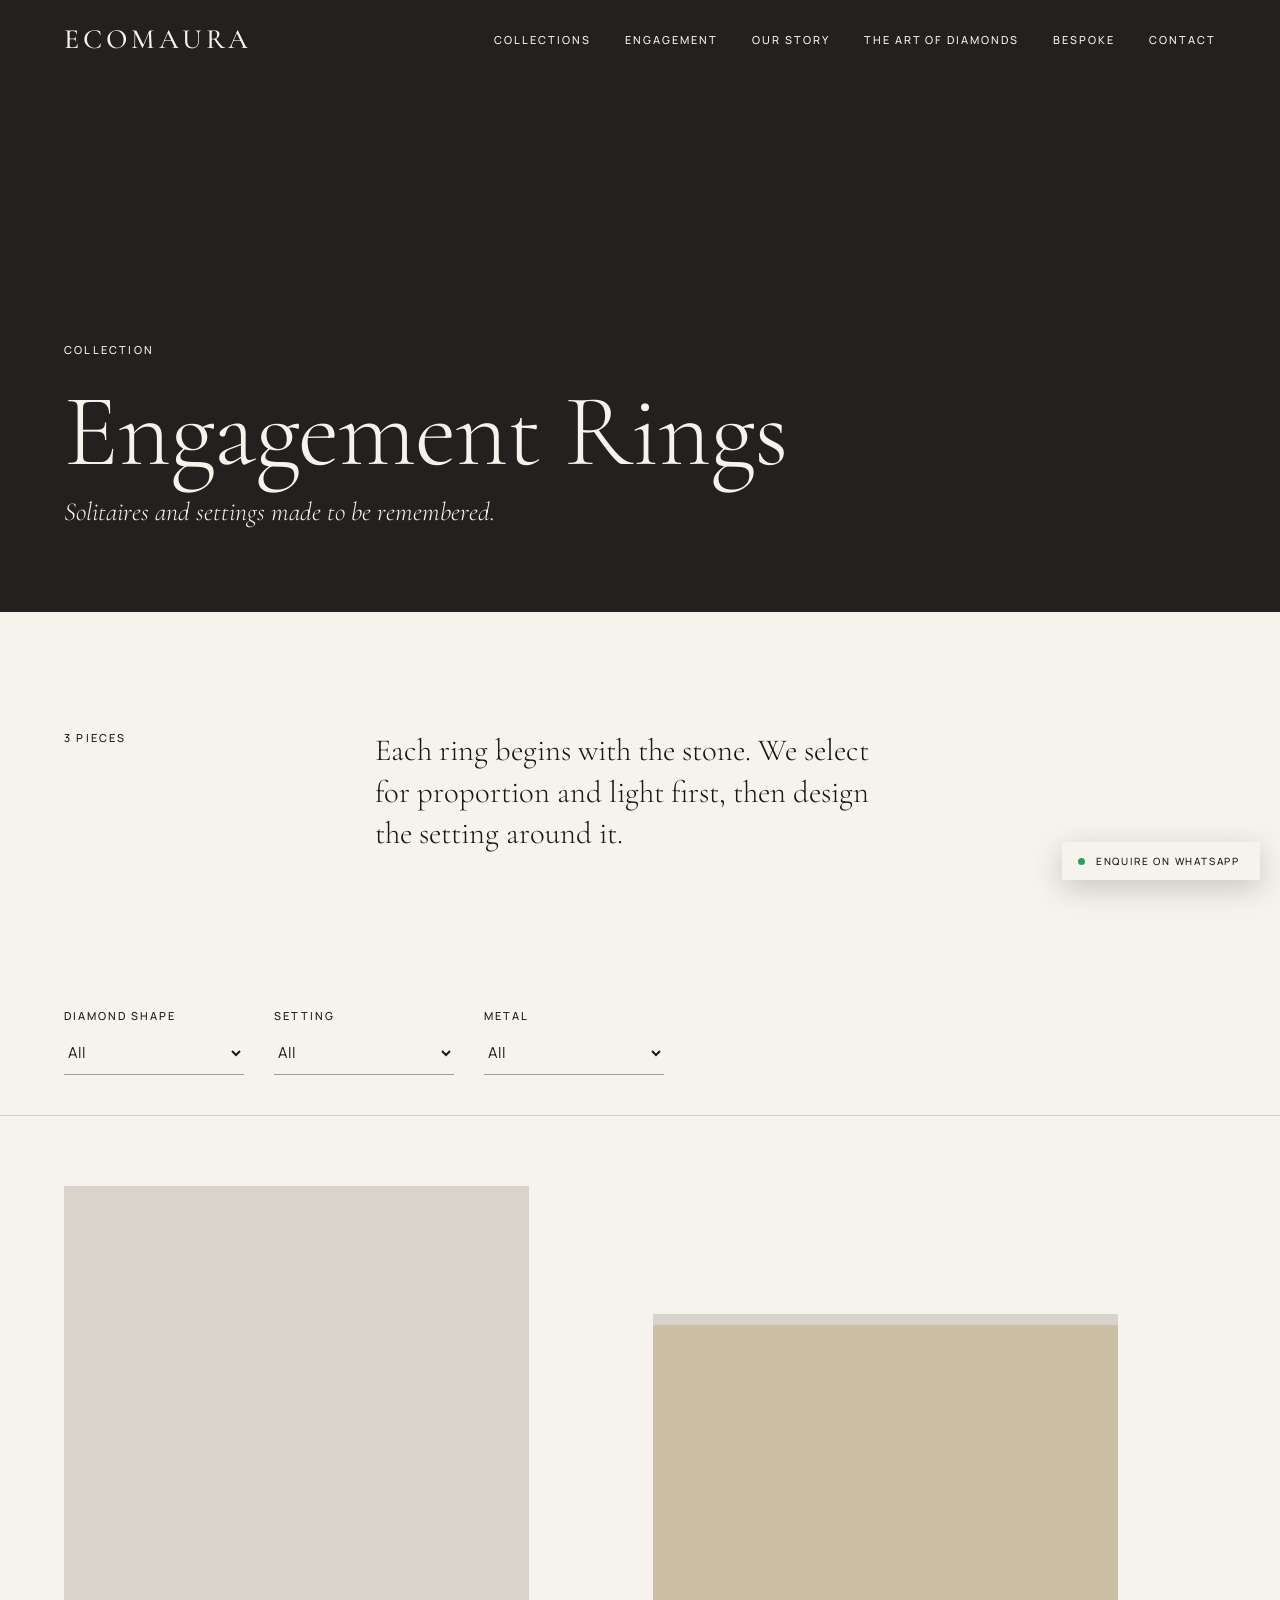
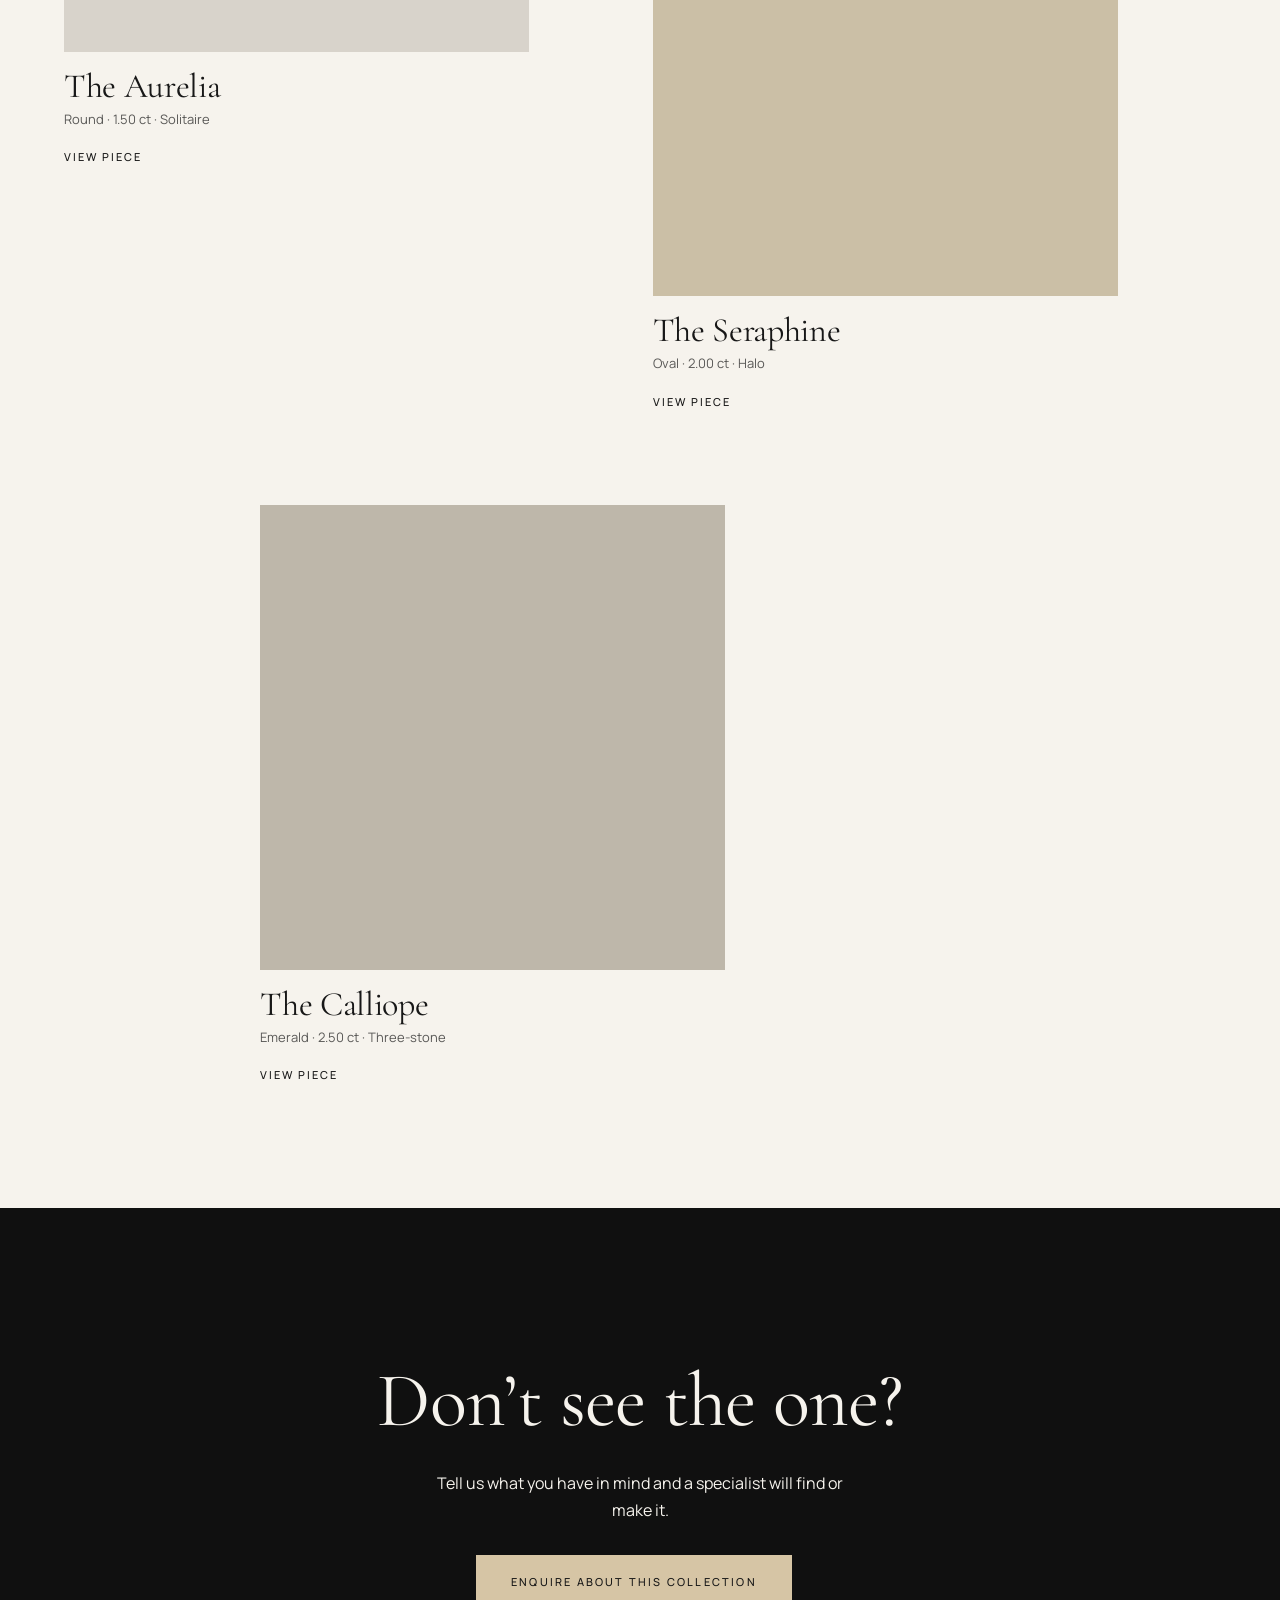
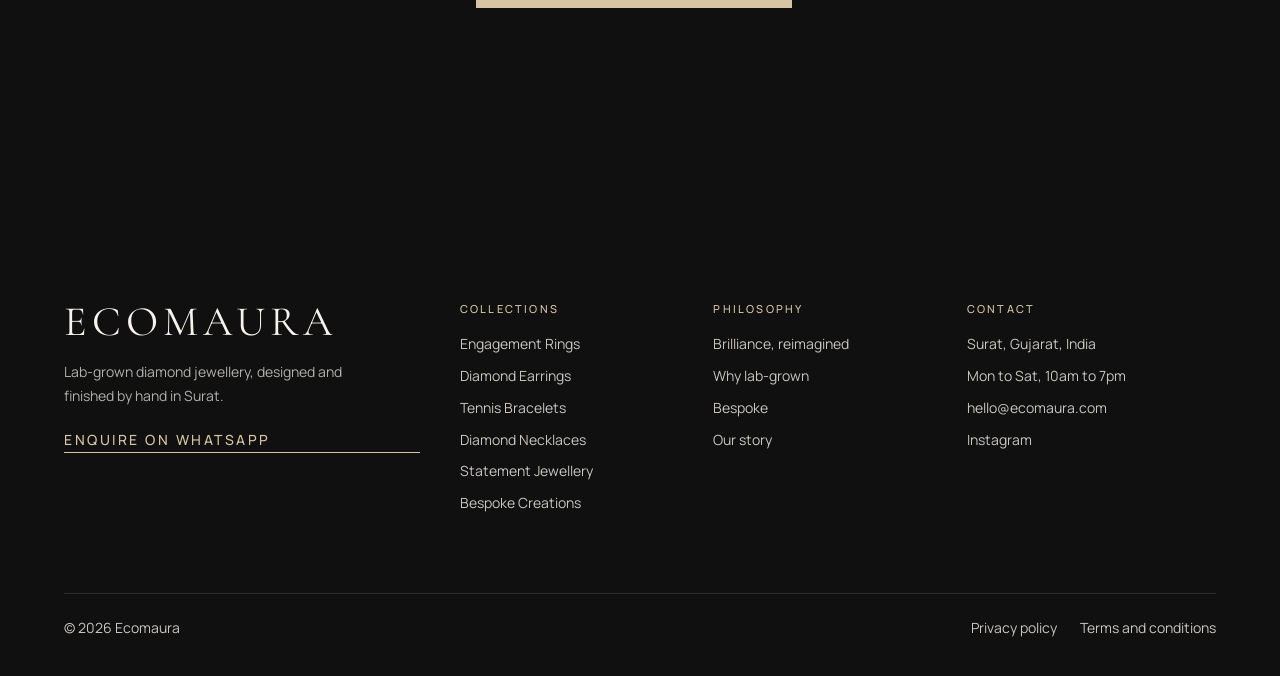
==== commit 6254c9eb: "Rebuild as editorial luxury lab-grown diamond catalogue with WhatsApp enquiries" ====
--- a/collection.html
+++ b/collection.html
@@ -1,15 +1,26 @@
-<!doctype html><html lang="en"><head><meta charset="utf-8"><meta name="viewport" content="width=device-width,initial-scale=1"><title>Collection — Maison Aura</title><meta name="description" content="Browse the collection and enquire on WhatsApp."><link rel="preconnect" href="https://fonts.googleapis.com"><link rel="preconnect" href="https://fonts.gstatic.com" crossorigin><link href="https://fonts.googleapis.com/css2?family=Cormorant+Garamond:ital,wght@0,300;0,400;1,300;1,400&family=Manrope:wght@300;400;500&display=swap" rel="stylesheet"><link rel="stylesheet" href="css/style.css"></head><body>
-<main id="main"><section class="banner dark"><div class="ph par" id="bn" data-label="" data-img=""></div><div class="in wrap"><span class="eyebrow" id="eb"></span><h1 id="tt" style="font-size:clamp(3rem,7vw,6.5rem)"></h1></div></section>
-<section class="light pad" style="padding-top:5rem"><div class="wrap"><div class="asym"><p class="lead" id="ds"></p><a class="btn" id="ce" href="#" style="justify-self:end">Enquire on this collection</a></div>
-<div class="filters" id="fl"></div><div class="cat" id="ct"></div></div></section></main>
-<script src="js/app.js"></script><script>
-const c=COLLS.find(x=>x.s===new URLSearchParams(location.search).get("c"))||COLLS[0];document.title=c.n+" — Maison Aura";
-$("#bn").classList.add("t"+[0,1,4,5,0,1][COLLS.indexOf(c)]);$("#bn").dataset.label=c.n+" — editorial banner";$("#eb").textContent="Collection";$("#tt").innerHTML=c.n;$("#ds").textContent=c.d+" Each piece is available in a choice of metals, with customisation on request.";
-$("#ce").href=wa(`Hello, I am interested in your ${c.n} collection. I would like to know more about available designs, pricing and customisation options.`);
-const F={shape:"All",metal:"All"};const shapes=["All",...new Set(c.p.map(p=>p.shape))],metals=["All",...METALS];
-function draw(){$("#fl").innerHTML=`<small>Shape</small>`+shapes.map(s=>`<button class="chip ${F.shape===s?"on":""}" data-k="shape" data-v="${s}">${s}</button>`).join("")+`<small style="margin-left:1.5rem">Metal</small>`+metals.map(s=>`<button class="chip ${F.metal===s?"on":""}" data-k="metal" data-v="${s}">${s}</button>`).join("");
-const l=c.p.filter(p=>(F.shape==="All"||p.shape===F.shape)&&(F.metal==="All"||p.metals.includes(F.metal)));
-$("#ct").innerHTML=l.length?l.map((p,i)=>`<a class="zoom pcw" href="product.html?c=${c.s}&p=${p.id}"><div class="ph"${i%3==1?' ':''} data-label="${p.n}" data-img=""><b class="no">0${i+1}</b><span class="tag">${p.shape} · ${p.carat} ct</span></div><div class="meta"><h3>${p.n}</h3><span>${p.set} setting · ${p.metals[0]}</span><span class="card-cta">View Piece <b aria-hidden="true">↗</b></span><i class="go" aria-hidden="true">→</i></div></a>`).join(""):"<p>No pieces match — please enquire for a bespoke alternative.</p>";
-$$(".chip").forEach(b=>b.onclick=()=>{F[b.dataset.k]=b.dataset.v;draw()});$$(".ph[data-img]").forEach(p=>{if(p.dataset.img)p.style.backgroundImage=`url(${p.dataset.img})`});tint()}
-draw();
-</script></body></html>
+<!DOCTYPE html>
+<html lang="en">
+<head>
+<meta charset="utf-8">
+<meta name="viewport" content="width=device-width, initial-scale=1">
+<title>Collection | Ecomaura</title>
+<meta name="description" content="Ecomaura lab-grown diamond jewellery collection.">
+<link rel="preconnect" href="https://fonts.googleapis.com">
+<link rel="preconnect" href="https://fonts.gstatic.com" crossorigin>
+<link href="https://fonts.googleapis.com/css2?family=Cormorant+Garamond:ital,wght@0,300;0,400;0,500;1,300;1,400&family=Manrope:wght@400;500&display=swap" rel="stylesheet">
+<link rel="stylesheet" href="css/style.css">
+</head>
+<body data-page="collection" class="dark-top">
+<div id="hd"></div>
+<main>
+<section style="padding:0" class="dark"><div id="banner"></div></section>
+<section class="intro" id="intro"></section>
+<form class="filters" id="filters" onsubmit="return false" aria-label="Filters"></form>
+<div class="list" id="list"></div>
+<section class="dark final"><h2>Don’t see the one?</h2><p>Tell us what you have in mind and a specialist will find or make it.</p><a class="btn" id="cta">Enquire about this collection</a></section>
+</main>
+<div id="ft"></div>
+<script src="js/data.js"></script>
+<script src="js/app.js"></script>
+</body>
+</html>
--- a/css/style.css
+++ b/css/style.css
@@ -1,217 +1,136 @@
-:root{--ivory:#F6F3ED;--champ:#D6C5A5;--char:#171717;--black:#101010;--stone:#D8D3CB;--white:#fff;--serif:'Cormorant Garamond','Bodoni Moda',serif;--sans:'Manrope','Helvetica Neue',sans-serif;--ease:cubic-bezier(.2,.7,.1,1)}
-*{box-sizing:border-box;margin:0;padding:0}html{scroll-behavior:smooth}
-body{font-family:var(--sans);background:var(--ivory);color:var(--char);line-height:1.7;font-size:15px;-webkit-font-smoothing:antialiased;opacity:0;transition:opacity .6s}
-body.on{opacity:1}body.out{opacity:0}
-a{color:inherit;text-decoration:none}img{max-width:100%}
-.skip{position:absolute;left:-999px}.skip:focus{left:10px;top:10px;background:#fff;padding:8px;z-index:99}
-h1,h2,h3{font-family:var(--serif);font-weight:300;line-height:1.02;letter-spacing:-.01em}
-h1{font-size:clamp(3rem,8.5vw,8.5rem)}h2{font-size:clamp(2.4rem,5.5vw,5.2rem)}h3{font-size:1.9rem}
-em{font-style:italic;color:var(--champ)}.light em{color:#8c7648}
-.eyebrow{font-size:.68rem;letter-spacing:.32em;text-transform:uppercase;display:block;margin-bottom:1.6rem;color:var(--champ)}
-.light .eyebrow{color:#8c7648}
-.wrap{padding:0 clamp(1.4rem,6vw,6rem)}section{position:relative}.pad{padding:clamp(5rem,11vw,10rem) 0}
-.dark{background:var(--black);color:var(--ivory)}.light{background:var(--ivory)}.stone{background:var(--stone)}
-p.lead{font-size:1.05rem;max-width:34rem;opacity:.8}
-/* image placeholders */
-.ph{position:relative;overflow:hidden;background:linear-gradient(135deg,#2a2a2a,#0d0d0d 60%,#3a3427);isolation:isolate}
-.ph.l{background:linear-gradient(135deg,#e9e3d6,#c9bfa8 55%,#f6f3ed)}
-.ph::before{content:"";position:absolute;inset:-20%;background:conic-gradient(from 200deg at 60% 40%,transparent,rgba(255,255,255,.14),transparent 30%,rgba(214,197,165,.2),transparent 60%);transition:transform 1.4s var(--ease);z-index:-1}
-.ph::after{content:attr(data-label);position:absolute;left:1rem;bottom:.9rem;font-size:.6rem;letter-spacing:.25em;text-transform:uppercase;opacity:.55;color:#fff}
-.ph.l::after{color:#171717}
-.ph[style*=url]::after{display:none}.ph{background-size:cover;background-position:center}
-.zoom:hover .ph::before,.zoom:hover .ph{transform:scale(1.04)}.ph{transition:transform 1.2s var(--ease)}
-.zoom{overflow:hidden;display:block}
-/* header */
-header{position:fixed;inset:0 0 auto;z-index:50;display:flex;justify-content:space-between;align-items:center;padding:1.6rem clamp(1.4rem,4vw,4rem);color:#fff;transition:all .5s var(--ease)}
-header.solid,header.always{background:rgba(16,16,16,.94);backdrop-filter:blur(12px);padding-block:1rem}
-.logo{font-family:var(--serif);font-size:1.7rem;letter-spacing:.35em;text-transform:uppercase}
-nav ul{display:flex;gap:2.2rem;list-style:none;align-items:center}
-nav a,.nl{font-size:.68rem;letter-spacing:.24em;text-transform:uppercase;position:relative;padding:.4rem 0;background:none;border:0;color:inherit;cursor:pointer;font-family:var(--sans)}
-nav a::after,.nl::after{content:"";position:absolute;left:0;bottom:0;height:1px;width:100%;background:var(--champ);transform:scaleX(0);transform-origin:left;transition:transform .5s var(--ease)}
-nav a:hover::after,.nl:hover::after{transform:scaleX(1)}
-.mega{position:fixed;left:0;right:0;top:0;background:var(--black);color:#fff;padding:7rem clamp(1.4rem,4vw,4rem) 3rem;display:grid;grid-template-columns:repeat(6,1fr);gap:1.2rem;opacity:0;visibility:hidden;transform:translateY(-12px);transition:all .5s var(--ease);z-index:-1}
-.hasmega:hover .mega,.hasmega:focus-within .mega{opacity:1;visibility:visible;transform:none}
-.mega a{text-transform:none;letter-spacing:.05em;font-family:var(--serif);font-size:1.15rem;display:block}.mega .ph{aspect-ratio:3/4;margin-bottom:.8rem}
-.burger{display:none;background:none;border:0;color:inherit;font-size:.68rem;letter-spacing:.25em;text-transform:uppercase;cursor:pointer}
-.drawer{position:fixed;inset:0;background:var(--black);color:#fff;z-index:60;display:flex;flex-direction:column;justify-content:center;padding:2rem;gap:.4rem;transform:translateY(-100%);transition:transform .7s var(--ease)}
-.drawer.open{transform:none}.drawer a{font-family:var(--serif);font-size:2.4rem;font-weight:300}.drawer .x{position:absolute;top:1.6rem;right:1.6rem;background:none;border:0;color:#fff;font-size:.7rem;letter-spacing:.25em;text-transform:uppercase}
-/* buttons */
-.btn{display:inline-block;font-size:.68rem;letter-spacing:.28em;text-transform:uppercase;padding:1.1rem 2.2rem;border:1px solid currentColor;transition:all .5s var(--ease);cursor:pointer;background:none;color:inherit;font-family:var(--sans)}
-.btn:hover{background:var(--champ);border-color:var(--champ);color:var(--black)}.btn.fill{background:var(--champ);border-color:var(--champ);color:var(--black)}.btn.fill:hover{background:#fff;border-color:#fff}
-.arrow{font-size:.68rem;letter-spacing:.28em;text-transform:uppercase;border-bottom:1px solid var(--champ);padding-bottom:.3rem}
+:root{--iv:#F6F3ED;--ch:#D6C5A5;--cc:#171717;--sb:#101010;--st:#D8D3CB;--wh:#fff;--serif:'Cormorant Garamond',Georgia,serif;--sans:'Manrope',system-ui,sans-serif;--pad:clamp(20px,5vw,84px);--e:cubic-bezier(.2,.7,.1,1)}
+*{box-sizing:border-box;margin:0}
+html{scroll-behavior:smooth;scroll-padding-top:90px}
+body{background:var(--iv);color:var(--cc);font:400 16px/1.7 var(--sans);animation:fi .9s both;-webkit-font-smoothing:antialiased}
+body.out{opacity:0;transition:opacity .35s}
+@keyframes fi{from{opacity:0}}
+a{color:inherit}:focus-visible{outline:2px solid var(--ch);outline-offset:4px}
+h1,h2,h3{font-family:var(--serif);font-weight:400;line-height:1.02;letter-spacing:-.01em}
+h2{font-size:clamp(40px,6vw,92px)}h2 i{font-style:italic;color:var(--ch)}
+.lb{font:500 11px/1.4 var(--sans);letter-spacing:.2em;text-transform:uppercase;margin-bottom:22px}
+.big{font:300 clamp(22px,2.4vw,34px)/1.35 var(--serif);max-width:34ch}
+.dark{background:var(--sb);color:var(--iv)}.mid{background:var(--cc);color:var(--iv)}.stone{background:var(--st)}.cham{background:var(--ch)}
+section{padding:clamp(80px,12vw,180px) var(--pad)}
+
+/* blank image frames: tonal, no artwork */
+.fr{position:relative;overflow:hidden;width:100%;background:var(--st)}
+.ph{position:absolute;inset:-6% 0;transition:scale 1.4s var(--e);will-change:transform}
+.fr:hover .ph{scale:1.05}
+.t1{background:#D8D3CB}.t2{background:#CBBFA6}.t3{background:#BEB7AA}.t4{background:#E4DFD5}.t5{background:#22211f}.t6{background:#2f2d2a}
+
+.hd{position:fixed;inset:0 0 auto;z-index:50;display:flex;align-items:center;justify-content:space-between;padding:22px var(--pad);color:var(--iv);transition:background .5s,color .5s,padding .5s}
+.hd.solid{background:var(--iv);color:var(--cc);padding-block:14px;box-shadow:0 1px 0 #17171718}
+.logo{font:500 28px var(--serif);text-decoration:none;letter-spacing:.14em;text-transform:uppercase}
+.dk{display:flex;gap:34px;align-items:center}
+.nl{font:500 11px var(--sans);letter-spacing:.18em;text-transform:uppercase;text-decoration:none;background:none;border:0;color:inherit;cursor:pointer;padding:8px 0;position:relative}
+.nl::after,.ln::after{content:"";position:absolute;left:0;right:100%;bottom:2px;height:1px;background:currentColor;transition:right .5s var(--e)}
+.nl:hover::after{right:0}
+.mega{position:absolute;top:100%;left:0;right:0;background:var(--iv);color:var(--cc);display:grid;grid-template-columns:repeat(6,1fr);gap:22px;padding:34px var(--pad) 40px;opacity:0;visibility:hidden;transform:translateY(-10px);transition:.5s var(--e)}
+.mw:hover .mega,.mw:focus-within .mega,.mega.open{opacity:1;visibility:visible;transform:none}
+.mega a{text-decoration:none;display:grid;gap:4px}.mega span{font:400 21px var(--serif);margin-top:10px}.mega small{font-size:12px;color:#17171799;line-height:1.4}
+.mb,.mob{display:none}
+.ln{position:relative;display:inline-block;font:500 11px var(--sans);letter-spacing:.18em;text-transform:uppercase;text-decoration:none;font-style:normal;padding-bottom:6px}
+.btn{display:inline-block;padding:18px 34px;background:var(--cc);color:var(--iv);font:500 11px var(--sans);letter-spacing:.2em;text-transform:uppercase;text-decoration:none;border:1px solid var(--cc);transition:.4s;margin:0 12px 12px 0}
+.btn:hover{background:var(--ch);color:var(--cc);border-color:var(--ch)}
+.btn.ghost,.dark .btn.ghost{background:none;color:inherit;border-color:currentColor}.btn.ghost:hover{background:var(--cc);color:var(--iv)}
+.dark .btn,.mid .btn{background:var(--ch);color:var(--cc);border-color:var(--ch)}.dark .btn:hover,.mid .btn:hover{background:var(--iv);border-color:var(--iv)}
+.dark .btn.ghost:hover{background:var(--iv);color:var(--cc)}
+
 /* hero */
-.hero{height:100vh;min-height:620px;color:#fff;display:flex;align-items:flex-end;overflow:hidden}
-.hero .ph{position:absolute;inset:-8% 0;height:116%}.hero::after{content:"";position:absolute;inset:0;background:linear-gradient(to top,rgba(0,0,0,.65),transparent 55%)}
-.hero .in{position:relative;z-index:2;padding-bottom:7rem;width:100%}
-.hero h1 span{display:block;overflow:hidden}.hero h1 span i{display:block;font-style:normal;transform:translateY(110%);animation:up 1.4s var(--ease) forwards}
-.hero h1 span:nth-child(2) i{animation-delay:.15s}.hero h1 span:nth-child(3) i{animation-delay:.3s}
+.hero{min-height:100svh;padding:0;position:relative;display:grid;align-items:end;overflow:hidden}
+.hero .fr{position:absolute;inset:0;height:100%;aspect-ratio:auto!important;background:var(--sb)}
+.hero::after{content:"";position:absolute;inset:auto 0 0;height:60%;background:linear-gradient(transparent,#101010b3)}
+.hero-t{position:relative;z-index:2;padding:0 var(--pad) clamp(60px,9vh,110px);max-width:1100px}
+.hero h1{font-size:clamp(54px,9vw,148px);font-weight:300}
+.ln-r{display:block;overflow:hidden;padding-bottom:.08em}.ln-r>span{display:block;transform:translateY(110%);animation:up 1.4s var(--e) forwards}
+.ln-r:nth-child(2)>span{animation-delay:.15s;font-style:italic;padding-left:.9em}
 @keyframes up{to{transform:none}}
-.hero .sub{max-width:28rem;margin:2rem 0;opacity:0;animation:fade 1.2s .9s forwards}.hero .ctas{display:flex;gap:1.2rem;flex-wrap:wrap;opacity:0;animation:fade 1.2s 1.1s forwards}
-@keyframes fade{to{opacity:1}}
-.scroll{position:absolute;right:clamp(1.4rem,4vw,4rem);bottom:3rem;z-index:2;width:1px;height:70px;background:rgba(255,255,255,.3);overflow:hidden}.scroll::after{content:"";position:absolute;top:-100%;width:1px;height:100%;background:#fff;animation:sc 2.2s infinite}
-@keyframes sc{to{top:100%}}
-/* layouts */
-.split{display:grid;grid-template-columns:1fr 1fr;gap:clamp(2rem,7vw,7rem);align-items:center}
-.asym{display:grid;grid-template-columns:5fr 6fr;gap:5vw;align-items:end}
-.coll{display:grid;grid-template-columns:repeat(12,1fr);gap:clamp(1rem,2vw,2rem);align-items:start}
-.coll a{display:block}.coll .cap{padding-top:1rem;display:flex;justify-content:space-between;gap:1rem;align-items:baseline}
-.coll .cap p{font-size:.82rem;opacity:.65;max-width:20rem}
-.c1{grid-column:1/8}.c1 .ph{aspect-ratio:4/3}.c2{grid-column:9/13;margin-top:8rem}.c2 .ph{aspect-ratio:3/4}
-.c3{grid-column:2/6}.c3 .ph{aspect-ratio:1}.c4{grid-column:7/13;margin-top:-4rem}.c4 .ph{aspect-ratio:16/10}
-.c5{grid-column:1/6}.c5 .ph{aspect-ratio:3/4}.c6{grid-column:7/13;margin-top:6rem}.c6 .ph{aspect-ratio:5/4}
-.big{font-family:var(--serif);font-size:clamp(5rem,16vw,15rem);font-weight:300;opacity:.08;line-height:.8;position:absolute;right:2vw;top:2rem;pointer-events:none}
-.facets{display:grid;grid-template-columns:repeat(4,1fr);gap:1rem;margin-top:4rem}.facets .ph:nth-child(1){aspect-ratio:3/5}.facets .ph:nth-child(2){aspect-ratio:1;margin-top:4rem}.facets .ph:nth-child(3){aspect-ratio:3/5;margin-top:2rem}.facets .ph:nth-child(4){aspect-ratio:1;margin-top:6rem}
-.pts{list-style:none;margin-top:3rem}.pts li{display:grid;grid-template-columns:4rem 1fr;padding:1.6rem 0;border-top:1px solid rgba(23,23,23,.2)}.pts b{font-family:var(--serif);font-size:1.5rem;font-weight:300;color:#8c7648}.pts h3{font-size:1.5rem;margin-bottom:.3rem}.pts p{opacity:.75;max-width:34rem}
-.full{height:90vh;min-height:520px;color:#fff;display:flex;align-items:center}.full .ph{position:absolute;inset:-10% 0;height:120%}.full::after{content:"";position:absolute;inset:0;background:rgba(0,0,0,.45)}.full .in{position:relative;z-index:2;max-width:48rem}
-.stats{display:flex;gap:4rem;margin-top:3rem;flex-wrap:wrap}.stats b{display:block;font-family:var(--serif);font-size:3.2rem;font-weight:300;color:var(--champ)}.stats span{font-size:.68rem;letter-spacing:.2em;text-transform:uppercase;opacity:.7}
-/* catalogue */
-.banner{height:70vh;min-height:460px;color:#fff;display:flex;align-items:flex-end}.banner .ph{position:absolute;inset:0}.banner::after{content:"";position:absolute;inset:0;background:linear-gradient(to top,rgba(0,0,0,.7),transparent 60%)}.banner .in{position:relative;z-index:2;padding-bottom:4rem}
-.filters{display:flex;gap:.6rem;flex-wrap:wrap;margin:2rem 0 3rem;align-items:center}.filters small{font-size:.65rem;letter-spacing:.25em;text-transform:uppercase;margin-right:.6rem;opacity:.6}
-.chip{border:1px solid rgba(23,23,23,.3);background:none;padding:.5rem 1.1rem;font-size:.68rem;letter-spacing:.15em;text-transform:uppercase;cursor:pointer;font-family:var(--sans);transition:.3s}.chip.on,.chip:hover{background:var(--char);color:var(--ivory)}
-.cat{display:grid;grid-template-columns:repeat(3,1fr);gap:3rem 2rem}.cat a:nth-child(3n+2){margin-top:4rem}.cat .ph{aspect-ratio:4/5}.cat .meta{padding-top:1rem;border-bottom:1px solid rgba(23,23,23,.2);padding-bottom:1rem}.cat .meta span{font-size:.68rem;letter-spacing:.2em;text-transform:uppercase;opacity:.6;display:block}
-.pd{display:grid;grid-template-columns:7fr 5fr;gap:4rem;padding-top:8rem}.gal{display:grid;grid-template-columns:1fr 1fr;gap:1rem}.gal .ph:first-child{grid-column:1/3;aspect-ratio:1}.gal .ph{aspect-ratio:1}
-.info{position:sticky;top:6rem;align-self:start}.info h1{font-size:clamp(2.4rem,4vw,4rem);margin-bottom:1rem}.spec{margin:2rem 0;border-top:1px solid rgba(23,23,23,.2)}.spec div{display:flex;justify-content:space-between;padding:.8rem 0;border-bottom:1px solid rgba(23,23,23,.2);font-size:.85rem}.spec span{opacity:.6;text-transform:uppercase;letter-spacing:.15em;font-size:.68rem}
-.opts{margin:1.2rem 0}.opts small{display:block;font-size:.65rem;letter-spacing:.25em;text-transform:uppercase;margin-bottom:.5rem;opacity:.6}.opts .chip{margin:0 .4rem .4rem 0}
-.info .btn{display:block;text-align:center;margin-top:.8rem}.info .btn.fill{background:var(--char);color:var(--ivory);border-color:var(--char)}.info .btn.fill:hover{background:#8c7648;border-color:#8c7648}
-form label{display:block;font-size:.65rem;letter-spacing:.25em;text-transform:uppercase;margin:1.4rem 0 .4rem;opacity:.7}form input,form select,form textarea{width:100%;background:none;border:0;border-bottom:1px solid currentColor;padding:.7rem 0;font:inherit;color:inherit;outline:none}form select option{color:#000}
+.hero p.sub{margin:28px 0 36px;max-width:40ch;opacity:0;animation:fi 1.2s .9s forwards;color:#F6F3EDcc}
+.hero .cta{opacity:0;animation:fi 1.2s 1.15s forwards}
+.scr{position:absolute;right:var(--pad);bottom:0;z-index:2;font:500 10px var(--sans);letter-spacing:.24em;text-transform:uppercase;writing-mode:vertical-rl;color:var(--iv);padding-bottom:90px}
+.scr::after{content:"";position:absolute;left:50%;bottom:0;width:1px;height:70px;background:var(--ch);transform-origin:top;animation:ln 2.4s var(--e) infinite}
+@keyframes ln{0%{transform:scaleY(0)}60%{transform:scaleY(1)}100%{transform:scaleY(1);opacity:0}}
+
+.rv{opacity:0;transform:translateY(46px);transition:opacity 1.2s var(--e) var(--d,0s),transform 1.2s var(--e) var(--d,0s)}.rv.in{opacity:1;transform:none}
+
+/* philosophy */
+.phil{display:grid;grid-template-columns:5fr 6fr;gap:clamp(30px,8vw,140px);align-items:center}
+.phil .fr{margin-bottom:-14vw;position:relative;z-index:1}
+.phil p+p{margin-top:20px;max-width:46ch;color:#171717cc}
+.phil h2{margin:10px 0 36px}
+
+/* collections: asymmetrical composition */
+.cols{display:grid;grid-template-columns:repeat(12,1fr);column-gap:2vw;row-gap:clamp(50px,8vw,120px);padding-top:clamp(130px,18vw,260px)}
+.cols>header{grid-column:1/-1;display:flex;justify-content:space-between;align-items:end;gap:30px;flex-wrap:wrap}
+.cl{text-decoration:none;display:block}
+.cl h3{font-size:clamp(28px,3.2vw,48px);margin:20px 0 6px}.cl p{font-size:14px;max-width:34ch;color:#171717b3;margin-bottom:12px}
+.cl:nth-of-type(1){grid-column:1/8}.cl:nth-of-type(2){grid-column:9/13;margin-top:14vw}.cl:nth-of-type(3){grid-column:2/7}
+.cl:nth-of-type(4){grid-column:8/13;margin-top:-6vw}.cl:nth-of-type(5){grid-column:1/6;margin-top:3vw}.cl:nth-of-type(6){grid-column:7/13;margin-top:10vw}
+.cl:hover .ln::after{right:0}
+
+/* art */
+.art{display:grid;grid-template-columns:repeat(12,1fr);gap:2vw;align-items:end}
+.art h2{grid-column:1/9;margin-bottom:4vw}.art .a1{grid-column:1/5}.art .a2{grid-column:5/9;margin-bottom:6vw}.art .a3{grid-column:9/13}
+.art .tx{grid-column:9/13;grid-row:1;align-self:start;color:#F6F3EDb3;padding-top:10px}.art .a4{grid-column:3/8}.art .tx2{grid-column:8/13;max-width:36ch;color:#F6F3EDb3;padding-bottom:20px}
+
+/* why: reading column with margin notes */
+.why{display:grid;grid-template-columns:4fr 7fr;gap:clamp(30px,8vw,130px)}
+.why aside{position:sticky;top:110px;align-self:start}
+.why aside h2{margin-bottom:24px}
+.pt-row{display:grid;grid-template-columns:90px 1fr;gap:20px;padding:34px 0;border-top:1px solid #17171730}
+.pt-row:last-child{border-bottom:1px solid #17171730}
+.pt-row b{font:italic 400 40px var(--serif);color:#8f7d55}.pt-row h3{font-size:32px;margin-bottom:8px}.pt-row p{max-width:48ch;color:#171717cc}
+
+/* bespoke / story / final */
+.bsp{display:grid;grid-template-columns:7fr 5fr;gap:clamp(30px,6vw,100px);align-items:center}
+.bsp h2{margin:8px 0 30px}.bsp p.big{margin-bottom:40px;color:#F6F3EDcc}.bsp .fr{margin-top:8vw}
+.story{padding:0;position:relative;min-height:90svh;display:grid;align-items:center}
+.story .fr{position:absolute;inset:0;height:100%;aspect-ratio:auto!important}
+.story-t{position:relative;z-index:2;margin-left:auto;width:min(620px,92%);background:var(--iv);padding:clamp(34px,5vw,72px);margin-right:var(--pad)}
+.story h2{font-size:clamp(36px,4.6vw,68px);margin-bottom:24px}.story p+p{margin-top:16px;color:#171717cc}
+.final{text-align:center;display:grid;justify-items:center;gap:30px}.final .fr{max-width:560px}.final p{max-width:44ch}
+
 /* footer */
-footer{background:var(--black);color:var(--ivory);padding:6rem 0 2rem}footer .grid{display:grid;grid-template-columns:2fr 1fr 1fr 1.3fr;gap:3rem}footer h4{font-size:.65rem;letter-spacing:.3em;text-transform:uppercase;color:var(--champ);margin-bottom:1.2rem;font-weight:500}footer li{list-style:none;margin-bottom:.5rem;opacity:.75;font-size:.9rem}footer li a:hover{color:var(--champ)}.legal{margin-top:4rem;padding-top:1.5rem;border-top:1px solid rgba(255,255,255,.12);font-size:.72rem;opacity:.5;display:flex;justify-content:space-between;flex-wrap:wrap;gap:1rem}
-.wa{position:fixed;right:1.5rem;bottom:1.5rem;z-index:40;display:flex;align-items:center;gap:.7rem;background:var(--black);color:var(--champ);border:1px solid var(--champ);padding:.85rem 1.3rem;font-size:.65rem;letter-spacing:.25em;text-transform:uppercase;transition:.4s var(--ease)}.wa:hover{background:var(--champ);color:var(--black)}.wa i{width:8px;height:8px;border-radius:50%;background:#7bd88f;animation:pulse 2s infinite}
-@keyframes pulse{50%{opacity:.3}}
-.cur{position:fixed;width:34px;height:34px;border:1px solid var(--champ);border-radius:50%;pointer-events:none;z-index:99;transform:translate(-50%,-50%);transition:width .3s,height .3s,background .3s;mix-blend-mode:difference}.cur.h{width:70px;height:70px;background:rgba(214,197,165,.2)}
-.rv{opacity:0;transform:translateY(40px);transition:opacity 1.2s var(--ease),transform 1.2s var(--ease)}.rv.in{opacity:1;transform:none}
-:focus-visible{outline:2px solid var(--champ);outline-offset:3px}
-@media(max-width:900px){nav ul{display:none}.burger{display:block}.split,.asym,.pd,footer .grid{grid-template-columns:1fr}.coll>*{grid-column:1/-1!important;margin-top:1rem!important}.cat{grid-template-columns:1fr 1fr}.cat a{margin-top:0!important}.facets{grid-template-columns:1fr 1fr}.info{position:static}.pd{gap:2rem}.cur{display:none}.wa span{display:none}}
-@media(max-width:520px){.cat{grid-template-columns:1fr}}
-@media(prefers-reduced-motion:reduce){*{animation:none!important;transition:none!important}.rv{opacity:1;transform:none}.hero h1 span i{transform:none}.hero .sub,.hero .ctas{opacity:1}}
+.ft{background:var(--sb);color:var(--iv);padding:clamp(70px,10vw,140px) var(--pad) 28px;display:grid;grid-template-columns:2fr 1.2fr 1.2fr 1.4fr;gap:40px}
+.ft h2{font-size:42px;letter-spacing:.12em;text-transform:uppercase;margin-bottom:16px}.ft h3{font:500 11px var(--sans);letter-spacing:.2em;text-transform:uppercase;color:var(--ch);margin-bottom:16px}
+.ft a,.ft span{display:block;font-size:14px;color:#F6F3EDcc;text-decoration:none;margin-bottom:8px}.ft a:hover{color:var(--ch)}.ft p{max-width:32ch;font-size:14px;color:#F6F3EDb3;margin-bottom:22px}
+.ft .ln{color:var(--ch)}.ft .ln::after{right:0}
+.ft-b{grid-column:1/-1;display:flex;justify-content:space-between;gap:20px;flex-wrap:wrap;border-top:1px solid #F6F3ED22;padding-top:22px;margin-top:30px}.ft-b a{display:inline;margin-left:20px}
+.fab{position:fixed;right:20px;bottom:20px;z-index:60;background:var(--iv);color:var(--cc);padding:12px 20px 12px 34px;font:500 10px var(--sans);letter-spacing:.18em;text-transform:uppercase;text-decoration:none;box-shadow:0 8px 30px #00000030}
+.fab::before{content:"";position:absolute;left:16px;top:50%;width:7px;height:7px;margin-top:-3px;border-radius:50%;background:#2E9E5B}
+.cur{display:none}
+@media(hover:hover){.cur{display:block;position:fixed;left:-17px;top:-17px;width:34px;height:34px;border:1px solid var(--ch);border-radius:50%;pointer-events:none;z-index:99;opacity:0;transition:width .4s,height .4s,margin .4s,opacity .4s,background .4s}.cur.on{opacity:1}.cur.big{width:64px;height:64px;margin:-15px 0 0 -15px;background:#d6c5a526}}
 
-/* ===== v2 — vivid luxury layer ===== */
-:root{--gold:#B8935A;--ice:#BFD4DA;--wine:#2a0f1a;--navy:#0b1219;--goldg:linear-gradient(110deg,#b8935a,#f4e5bb 45%,#c9ad72 60%,#b8935a)}
-body{background:#F6F3ED}
-.light{background:radial-gradient(55rem 28rem at 95% 0,rgba(214,197,165,.45),transparent 70%),radial-gradient(40rem 30rem at 0 100%,rgba(191,212,218,.35),transparent 70%),var(--ivory)}
-.stone{background:linear-gradient(160deg,#efe3c8,#d6c5a5 50%,#eadfc6)}
-#art{background:radial-gradient(48rem 30rem at 10% 15%,rgba(46,120,132,.5),transparent 70%),radial-gradient(40rem 30rem at 95% 90%,rgba(214,197,165,.22),transparent 70%),var(--navy)}
-#bespoke{background:radial-gradient(45rem 32rem at 90% 10%,rgba(160,45,75,.55),transparent 70%),radial-gradient(35rem 25rem at 0 100%,rgba(214,197,165,.18),transparent 70%),#1a0a10}
-footer{background:linear-gradient(#0b1219,#101010);border-top:2px solid transparent;border-image:var(--goldg) 1}
-h1 em,h2 em{background:var(--goldg);background-size:220% 100%;-webkit-background-clip:text;background-clip:text;color:transparent;animation:shine 7s linear infinite;padding-right:.08em}
-@keyframes shine{to{background-position:-220% 0}}
-.eyebrow{display:flex;align-items:center;gap:.9rem;color:var(--gold)}.dark .eyebrow,.hero .eyebrow,.banner .eyebrow,.full .eyebrow{color:var(--champ)}
-.eyebrow::before{content:"◆";font-size:.55rem}.eyebrow::after{content:"";width:3.4rem;height:1px;background:currentColor;opacity:.6}
-.big{opacity:1;color:transparent;-webkit-text-stroke:1px rgba(214,197,165,.28)}
-/* gem placeholders */
-.ph{background:radial-gradient(circle at 50% 45%,var(--g2,#1d4a55),var(--g1,#0d1b24) 70%);animation:none}
-.ph::before{content:"";position:absolute;inset:auto;left:50%;top:46%;height:40%;aspect-ratio:1.1;width:auto;transform:translate(-50%,-50%);clip-path:polygon(22% 0,78% 0,100% 34%,50% 100%,0 34%);background:conic-gradient(from 20deg at 50% 38%,#fff,#bcd9e2,#fff3d2,#9ec4cf,#fff,#e6d3a6,#fff,#c3dde5,#fff);opacity:.92;z-index:-1;animation:glint 5s ease-in-out infinite;transition:transform 1.2s var(--ease)}
-.ph[style*=url]::before{display:none}
-@keyframes glint{50%{filter:brightness(1.3) saturate(1.3)}}
-.zoom:hover .ph::before{transform:translate(-50%,-50%) scale(1.14) rotate(5deg)}.zoom:hover .ph{transform:none}
-.t0{--g1:#0a1620;--g2:#1f5a66}.t1{--g1:#1e0a14;--g2:#8a2c47}.t2{--g1:#cdb27a;--g2:#f6ead0}.t3{--g1:#8fb3bf;--g2:#eaf3f5}.t4{--g1:#06201b;--g2:#238068}.t5{--g1:#2c1808;--g2:#d09a4a}
-.t2::after,.t3::after{color:#171717}.t2::before,.t3::before{opacity:1;background:conic-gradient(from 20deg at 50% 38%,#fff,#8fb3bf,#fff7dc,#6f99a6,#fff,#d6c5a5,#fff)}
-/* buttons */
-.btn{position:relative;overflow:hidden}.btn.fill,.btn.ink:hover{background:var(--goldg);background-size:220% 100%;border-color:transparent;color:#101010;box-shadow:0 14px 34px -14px rgba(184,147,90,.8)}
-.btn.fill:hover{background-position:100% 0;transform:translateY(-3px);background-color:transparent}
-.btn.ink{background:#171717;color:#F6F3ED;border-color:#171717}.btn.ink:hover{transform:translateY(-3px)}
-.btn:not(.fill):not(.ink):hover{background:var(--champ);color:#101010}
-.info .btn.fill{background:var(--goldg);background-size:220% 100%;color:#101010;border-color:transparent}.info .btn.fill:hover{background-position:100% 0}
-.chip{border-radius:99px;border-color:rgba(23,23,23,.25);background:#fff}.chip.on,.chip:hover{background:var(--goldg);color:#101010;border-color:transparent}
-/* marquee */
-.mq{background:#101010;color:var(--champ);overflow:hidden;white-space:nowrap;padding:1.2rem 0;border-block:1px solid rgba(214,197,165,.35)}.mq div{display:inline-block;animation:mq 38s linear infinite}.mq span{font-family:var(--serif);font-size:1.7rem;font-style:italic;margin:0 1.6rem}.mq b{color:var(--gold);font-size:.7rem}
-@keyframes mq{to{transform:translateX(-50%)}}
-.sp{position:absolute;color:#fff;pointer-events:none;z-index:2;animation:tw 3.5s ease-in-out infinite;opacity:0}@keyframes tw{50%{opacity:.95;transform:scale(1.6) rotate(45deg)}}
-/* home collection tiles */
-.ct{position:relative;display:block}.ct .ph{box-shadow:0 30px 60px -30px rgba(0,0,0,.5)}.ct .ph::after{display:none}
-.no{position:absolute;top:1.2rem;left:1.4rem;font-family:var(--serif);font-size:1.2rem;letter-spacing:.2em;color:#fff;z-index:2}
-.ov{position:absolute;inset:auto 0 0 0;padding:4rem 1.6rem 1.6rem;background:linear-gradient(to top,rgba(0,0,0,.8),transparent);color:#fff;z-index:2;transition:padding .6s var(--ease)}
-.ov h3{font-size:clamp(2rem,3.6vw,3.4rem);font-style:italic}.ov p{font-size:.85rem;opacity:.85;max-width:20rem}.ct:hover .ov{padding-bottom:2.4rem}
-.orb{position:absolute;top:1.1rem;right:1.1rem;z-index:3;width:92px;height:92px;border-radius:50%;background:var(--goldg);color:#101010;display:grid;place-items:center;font-size:.58rem;letter-spacing:.2em;text-transform:uppercase;transform:scale(.4) rotate(-40deg);opacity:0;transition:all .7s var(--ease)}.ct:hover .orb{transform:none;opacity:1}
-/* catalogue cards */
-.cat{gap:4rem 2.6rem}.pcw{position:relative;display:block}.pcw::before{content:"";position:absolute;inset:16px -16px -16px 16px;border:1px solid var(--gold);transition:inset .6s var(--ease);z-index:0}.pcw:hover::before{inset:0}
-.pcw .ph{aspect-ratio:4/5;position:relative;z-index:1}.pcw:hover .ph{box-shadow:0 30px 50px -25px rgba(0,0,0,.5)}
-.tag{position:absolute;right:1rem;top:1rem;z-index:2;background:rgba(255,255,255,.88);color:#171717;backdrop-filter:blur(6px);border-radius:99px;padding:.35rem .9rem;font-size:.62rem;letter-spacing:.18em;text-transform:uppercase}
-.cat .pcw .meta{position:relative;z-index:1;background:#fff;padding:1.3rem 1.5rem;border:0;display:grid;grid-template-columns:1fr auto;gap:.4rem 1rem;align-items:center}
-.pcw h3{font-style:italic;font-size:1.7rem}.pcw .meta span{grid-column:1}.go{grid-row:1/3;grid-column:2;width:46px;height:46px;border-radius:50%;border:1px solid var(--gold);display:grid;place-items:center;transition:all .5s var(--ease)}.pcw:hover .go{background:var(--goldg);transform:rotate(-45deg)}
-.cat a:nth-child(3n+2){margin-top:5rem}
-/* lists, product page */
-.pts li{transition:all .5s var(--ease);padding-inline:0}.pts li:hover{background:linear-gradient(90deg,rgba(214,197,165,.5),transparent);padding-inline:1.2rem}.pts b{font-size:2.8rem;line-height:1;color:transparent;-webkit-text-stroke:1px var(--gold)}
-.stats b{background:var(--goldg);-webkit-background-clip:text;background-clip:text;color:transparent}
-.info{background:#fff;padding:2.4rem;box-shadow:0 40px 80px -40px rgba(0,0,0,.35);border-top:3px solid var(--gold)}
-.facets .ph,.gal .ph{box-shadow:0 30px 60px -30px rgba(0,0,0,.6)}
-.hero::after{background:linear-gradient(to top,rgba(0,0,0,.7),transparent 60%),radial-gradient(40rem 25rem at 80% 30%,rgba(214,197,165,.18),transparent)}
-.wa{background:var(--goldg);color:#101010;border-color:transparent;box-shadow:0 14px 34px -10px rgba(0,0,0,.5)}.wa:hover{background:#fff}
-@media(max-width:900px){.pcw::before{inset:10px -8px -10px 8px}.orb{opacity:1;transform:none;width:70px;height:70px}}
+/* collection + product pages */
+.bn{height:68svh;aspect-ratio:auto!important;background:var(--sb)}.bn-t{position:relative;margin-top:-30svh;padding:0 var(--pad) 50px;color:var(--iv);z-index:2}
+.bn-t h1{font-size:clamp(46px,8vw,120px);font-weight:300}.bn-t p:last-child{margin-top:12px;font:italic 300 26px var(--serif)}
+.intro{display:grid;grid-template-columns:1fr 3fr;gap:30px}
+.filters{display:flex;gap:30px;flex-wrap:wrap;padding:0 var(--pad) 40px;border-bottom:1px solid #17171728}
+label{font:500 11px var(--sans);letter-spacing:.18em;text-transform:uppercase;display:grid;gap:8px}
+select,input,textarea{font:400 15px var(--sans);background:none;border:0;border-bottom:1px solid #17171766;padding:10px 0;min-width:180px;color:inherit;border-radius:0}select option{color:#171717}
+input:focus,select:focus,textarea:focus{outline:none;border-color:var(--cc)}
+.list{display:grid;grid-template-columns:repeat(12,1fr);column-gap:2vw;row-gap:90px;padding:70px var(--pad) 120px}
+.pt{text-decoration:none;display:block}.pt h3{font-size:34px;margin:18px 0 4px}.pt span{display:block;font-size:13px;color:#171717b3;margin-bottom:12px}
+.list .pt:nth-child(3n+1){grid-column:1/6}.list .pt:nth-child(3n+2){grid-column:7/12;margin-top:10vw}.list .pt:nth-child(3n){grid-column:3/8}
+.pt:hover .ln::after{right:0}
+.prod{display:grid;grid-template-columns:7fr 5fr;gap:clamp(30px,6vw,100px);padding:130px var(--pad) 100px}
+.gal{display:grid;gap:14px}.g2{display:grid;grid-template-columns:1fr 1fr;gap:14px}
+.info{position:sticky;top:110px;align-self:start}.info h1{font-size:clamp(44px,5vw,76px);margin-bottom:22px}.info .lb a{text-decoration:none}
+dl{display:grid;grid-template-columns:auto 1fr;gap:12px 30px;margin:34px 0;font-size:14px;border-top:1px solid #17171730;padding-top:24px}dt{color:#17171799}
+.chips{display:flex;gap:8px;flex-wrap:wrap;margin-bottom:22px}.chips button{font:500 12px var(--sans);padding:11px 16px;border:1px solid #17171740;background:none;cursor:pointer;transition:.3s}
+.chips button[aria-checked=true]{background:var(--cc);color:var(--iv);border-color:var(--cc)}.note{font-size:14px;color:#171717b3;margin-bottom:30px;max-width:44ch}
+.more{padding:0 var(--pad) 120px}.more>h2{margin-bottom:50px;font-size:clamp(34px,4vw,60px)}.more>div{display:grid;grid-template-columns:repeat(3,1fr);gap:2vw}
+.ct{display:grid;grid-template-columns:6fr 5fr;gap:clamp(30px,7vw,120px);padding-top:170px}.ct h1{font-size:clamp(48px,7vw,104px);margin-bottom:30px}
+.ct form{display:grid;gap:26px;align-content:start}.ct dl{margin:40px 0}.legal{max-width:760px;padding-top:170px}.legal h2{font-size:48px;margin:60px 0 18px}.legal p{margin-bottom:14px}
 
-
-/* ===== Editorial art direction refresh ===== */
-:root {
-  --ivory:#fbf8f1;
-  --champ:#e1c99b;
-  --gold:#c49a58;
-  --char:#17191b;
-  --stone:#e7ddca;
-  --emerald:#123d37;
-  --berry:#421d2a;
-  --midnight:#0c1824;
-}
-body { background:var(--ivory); }
-.light { background:linear-gradient(135deg,#fffdf8 0%,#f4eee2 48%,#fbf8f1 100%); }
-.stone { background:linear-gradient(125deg,#e9ddc8,#f6efe2 48%,#d8c4a3); }
-#art { background:radial-gradient(ellipse at 12% 20%,rgba(28,105,91,.72),transparent 48%),radial-gradient(ellipse at 88% 85%,rgba(191,145,76,.25),transparent 42%),#0b1720; }
-#bespoke { background:radial-gradient(ellipse at 85% 15%,rgba(140,47,75,.62),transparent 48%),radial-gradient(ellipse at 10% 90%,rgba(184,147,90,.22),transparent 42%),#1b1018; }
-.hero .in { padding-bottom:clamp(5rem,9vw,8rem); }
-.hero h1 { max-width:1000px; text-shadow:0 8px 40px rgba(0,0,0,.18); }
-.hero .sub { font-size:clamp(1rem,1.4vw,1.25rem); max-width:34rem; }
-.ph.has-photo {
-  background-size:cover;
-  background-position:center;
-  background-repeat:no-repeat;
-  isolation:isolate;
-  transition:background-size 1s ease, filter .7s ease, transform 1s var(--ease);
-}
-.ph.has-photo::before { display:none !important; }
-.ph.has-photo::after { display:none !important; }
-.ph.has-photo::before { content:""; display:block !important; inset:0; transform:none; clip-path:none; background:linear-gradient(180deg,rgba(12,18,24,.02),rgba(12,18,24,.15)); opacity:1; z-index:0; }
-.zoom:hover .ph.has-photo { filter:saturate(1.12) contrast(1.04); transform:scale(1.025); }
-.hero .ph.has-photo { background-position:center 48%; }
-.full .ph.has-photo { background-position:center 42%; }
-.coll { column-gap:clamp(1.4rem,3vw,3.2rem); row-gap:clamp(3rem,6vw,6rem); }
-.coll .c1 { grid-column:1/8; }
-.coll .c2 { grid-column:9/13; margin-top:10rem; }
-.coll .c3 { grid-column:2/6; margin-top:1rem; }
-.coll .c4 { grid-column:7/13; margin-top:-3rem; }
-.coll .c5 { grid-column:1/6; }
-.coll .c6 { grid-column:7/13; margin-top:7rem; }
-.ct .ph { min-height:320px; }
-.ct .ov { padding:5rem 1.8rem 1.8rem; }
-.ct .ov h3 { font-size:clamp(2.1rem,4vw,4rem); }
-.ct .no { background:rgba(12,18,24,.45); backdrop-filter:blur(10px); padding:.5rem .75rem; }
-.ct .orb { box-shadow:0 12px 35px rgba(0,0,0,.2); }
-.cat { grid-template-columns:repeat(3,minmax(0,1fr)); gap:4.5rem 2.8rem; }
-.cat .pcw { min-width:0; }
-.cat .pcw .ph { aspect-ratio:4/5; background-color:#e6dfd2; }
-.cat .pcw .meta { background:linear-gradient(135deg,#fffdf8,#f2eadb); box-shadow:0 18px 40px -30px rgba(26,22,16,.45); }
-.pcw::before { border-color:rgba(184,147,90,.8); }
-.pcw .tag { background:rgba(255,253,248,.92); border:1px solid rgba(184,147,90,.35); }
-.pcw h3 { font-size:clamp(1.5rem,2vw,2rem); }
-.pcw .go { color:#6e512c; background:#fffdf8; }
-.pcw:hover .go { color:#171717; }
-.pad { overflow:hidden; }
-.split > .rv > .ph { box-shadow:22px 24px 0 rgba(184,147,90,.16); }
-.facets .ph:nth-child(2),.facets .ph:nth-child(4) { border-radius:48% 48% 2px 2px; }
-.info { background:linear-gradient(145deg,#fffdf8,#f0e8da); border-top:4px solid #c49a58; }
-.gal .ph { background-color:#e8e0d2; }
-.pts li:hover { background:linear-gradient(90deg,rgba(196,154,88,.18),transparent); }
-.mq { background:linear-gradient(90deg,#0d1b24,#132f35 50%,#0d1b24); }
-footer { background:linear-gradient(135deg,#0b1720,#142d2c 55%,#101014); }
-.wa { background:linear-gradient(110deg,#c49a58,#f2dfb9 50%,#c49a58); }
-@media(max-width:900px) {
-  .coll .c1,.coll .c2,.coll .c3,.coll .c4,.coll .c5,.coll .c6 { grid-column:1/-1; margin:0; }
-  .coll .c2,.coll .c4,.coll .c6 { width:82%; margin-left:auto; }
-  .cat { grid-template-columns:repeat(2,minmax(0,1fr)); gap:3rem 1.2rem; }
-  .cat a:nth-child(3n+2) { margin-top:2rem; }
-}
-@media(max-width:520px) {
-  .cat { grid-template-columns:1fr; gap:2.5rem; }
-  .cat a:nth-child(3n+2) { margin-top:0; }
-  .coll .c2,.coll .c4,.coll .c6 { width:100%; }
-  .ct .ph { min-height:280px; }
-  .info { padding:1.5rem; }
-}
+@media(max-width:1000px){
+ .dk{display:none}.mb{display:block;background:none;border:0;color:inherit;font:500 11px var(--sans);letter-spacing:.2em;text-transform:uppercase}
+ .mob{position:fixed;inset:0;background:var(--sb);color:var(--iv);padding:100px var(--pad) 40px;overflow:auto;flex-direction:column;gap:6px;z-index:-1;opacity:0;visibility:hidden;transition:.5s}
+ .hd.menu .mob{display:flex;opacity:1;visibility:visible}.hd.menu{color:var(--iv);background:transparent}
+ .mob p{font:500 11px var(--sans);letter-spacing:.2em;text-transform:uppercase;color:var(--ch);margin:20px 0 6px}.mob a{font:300 34px/1.2 var(--serif);text-decoration:none}
+ .phil,.why,.bsp,.prod,.ct,.intro,.ft{grid-template-columns:1fr}.phil .fr{margin:0}.why aside,.info{position:static}
+ .cols{display:flex;flex-direction:column;padding-top:80px}.cols .cl{margin:0!important}.cl:nth-of-type(even){margin-left:14vw!important}
+ .art{display:flex;flex-direction:column;gap:24px}.art .a2,.art .a4{margin-left:16vw}.bsp .fr{margin:0}
+ .story-t{margin:0 var(--pad)}.list{display:flex;flex-direction:column;row-gap:60px}.list .pt:nth-child(even){margin-left:12vw!important;margin-top:0!important}
+ .more>div{grid-template-columns:1fr}.mega{display:none}}
+@media(prefers-reduced-motion:reduce){*{animation:none!important;transition:none!important}.ln-r>span,.rv{transform:none;opacity:1}.hero p.sub,.hero .cta{opacity:1}}
